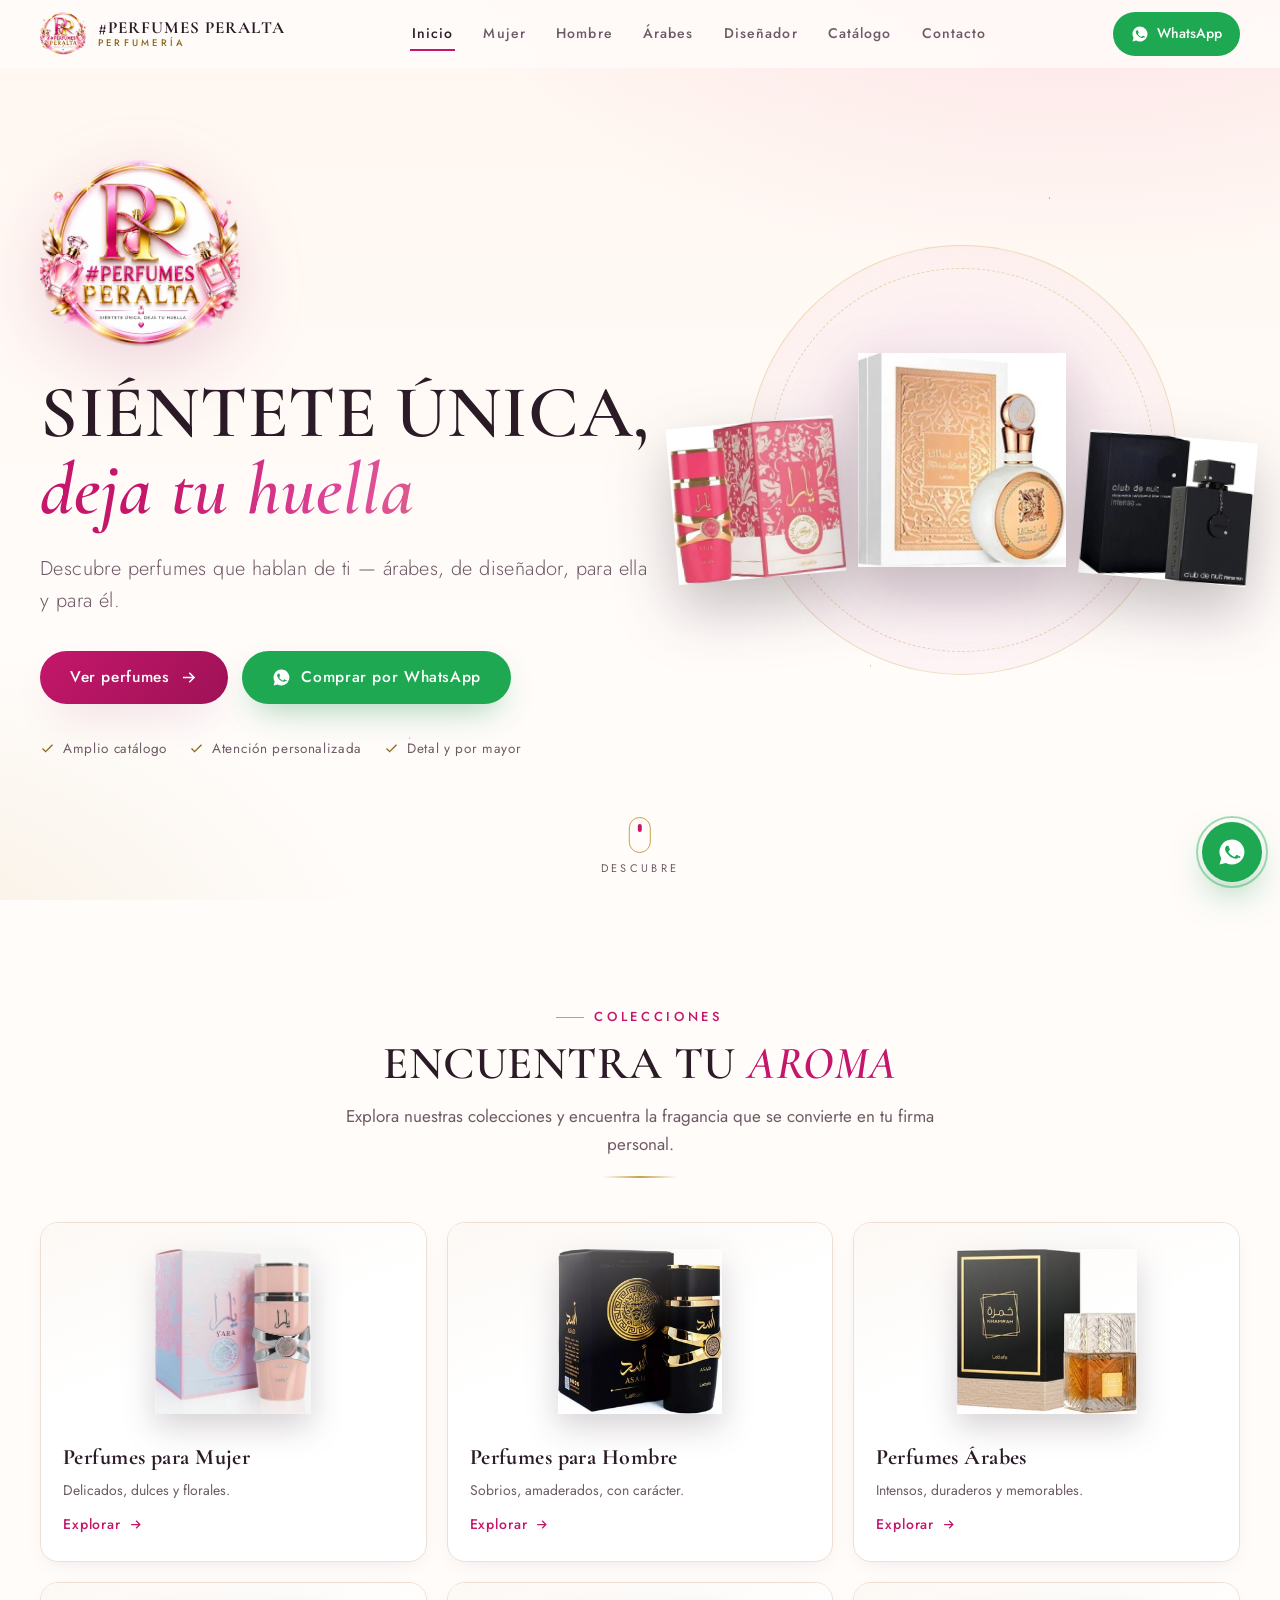
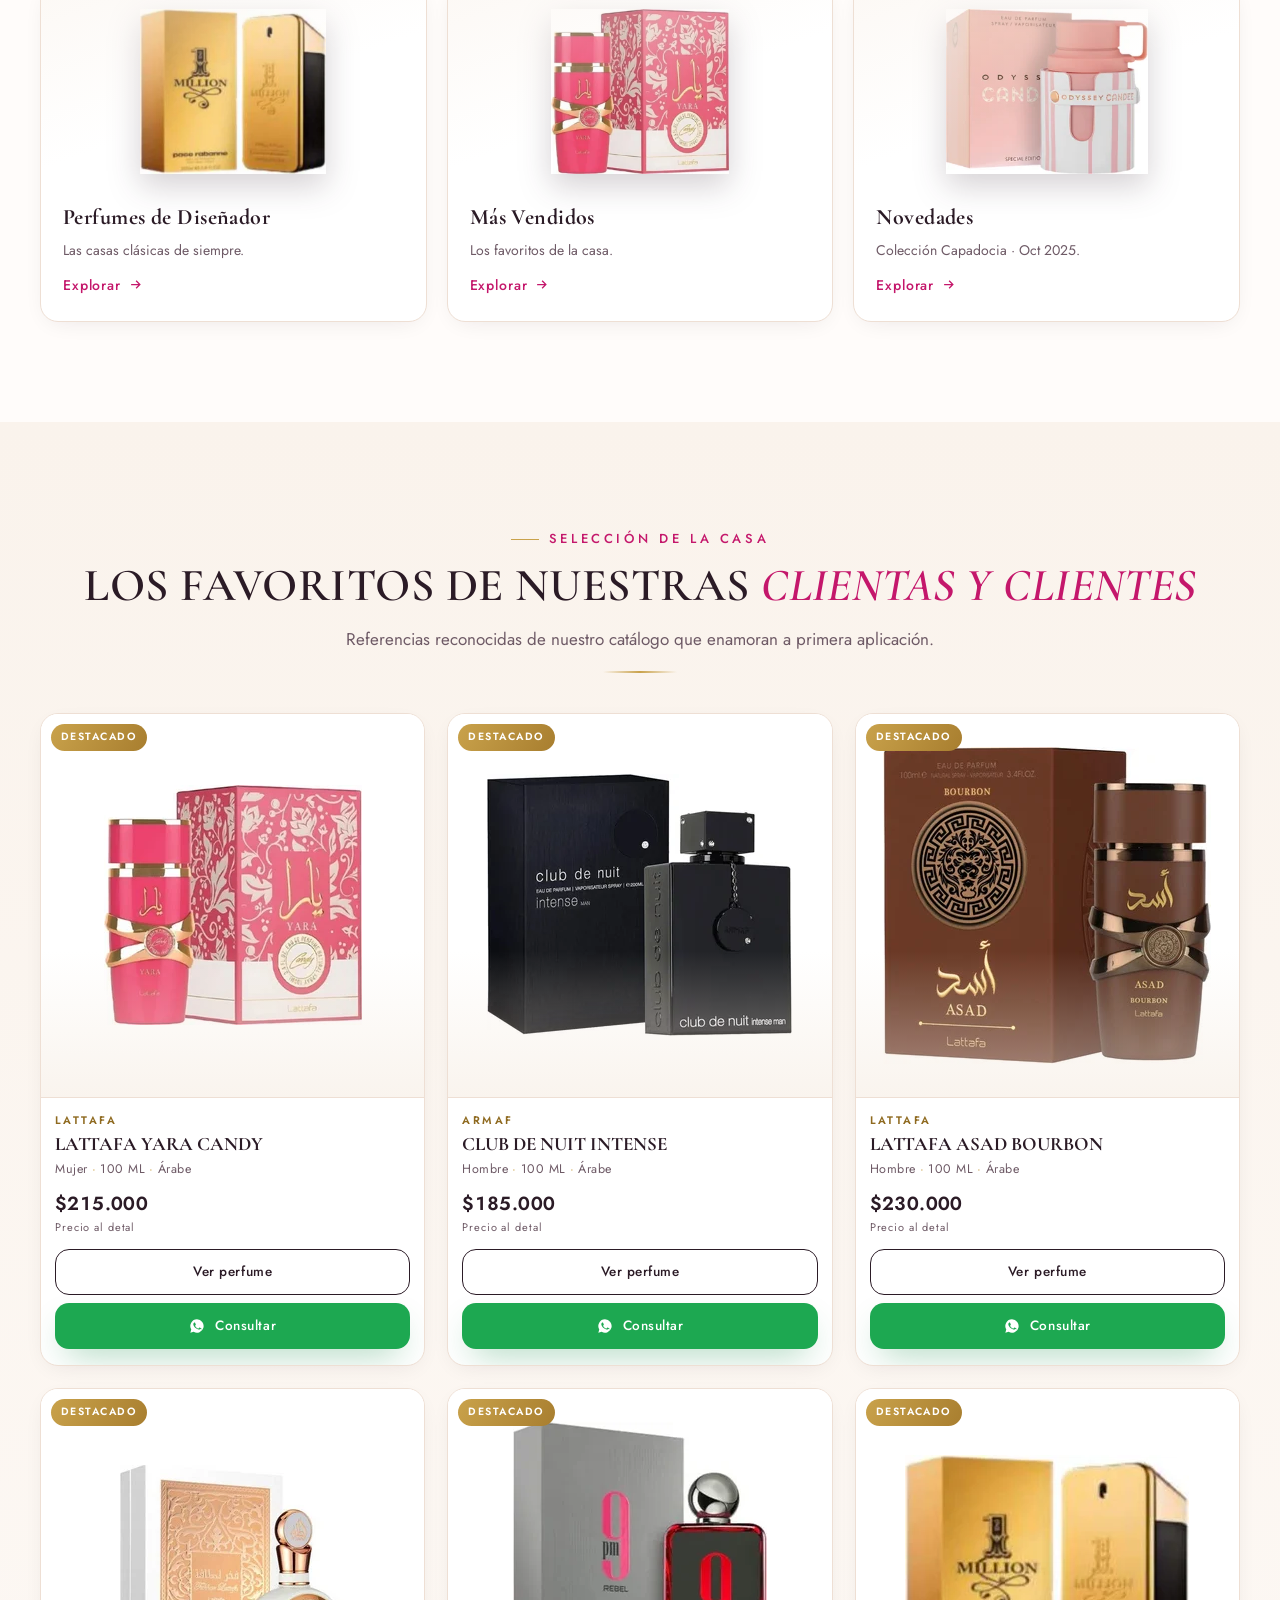
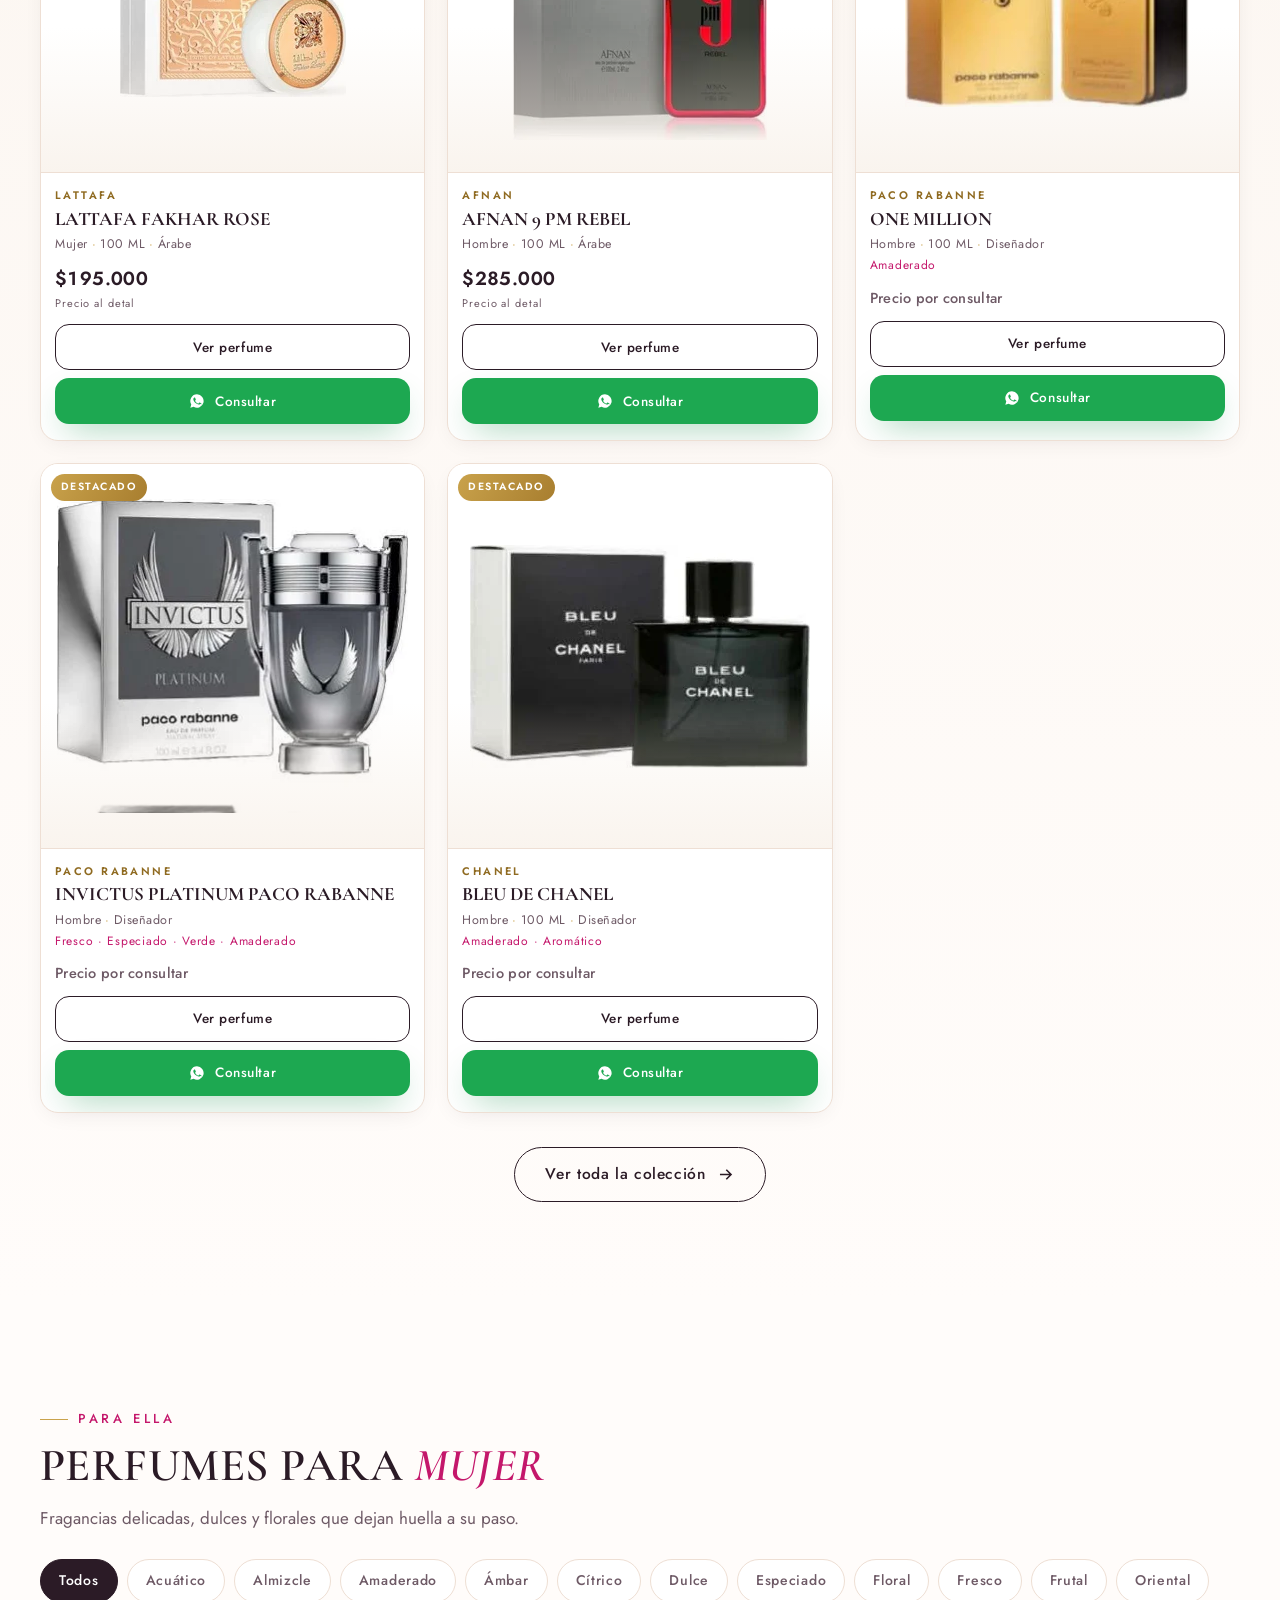
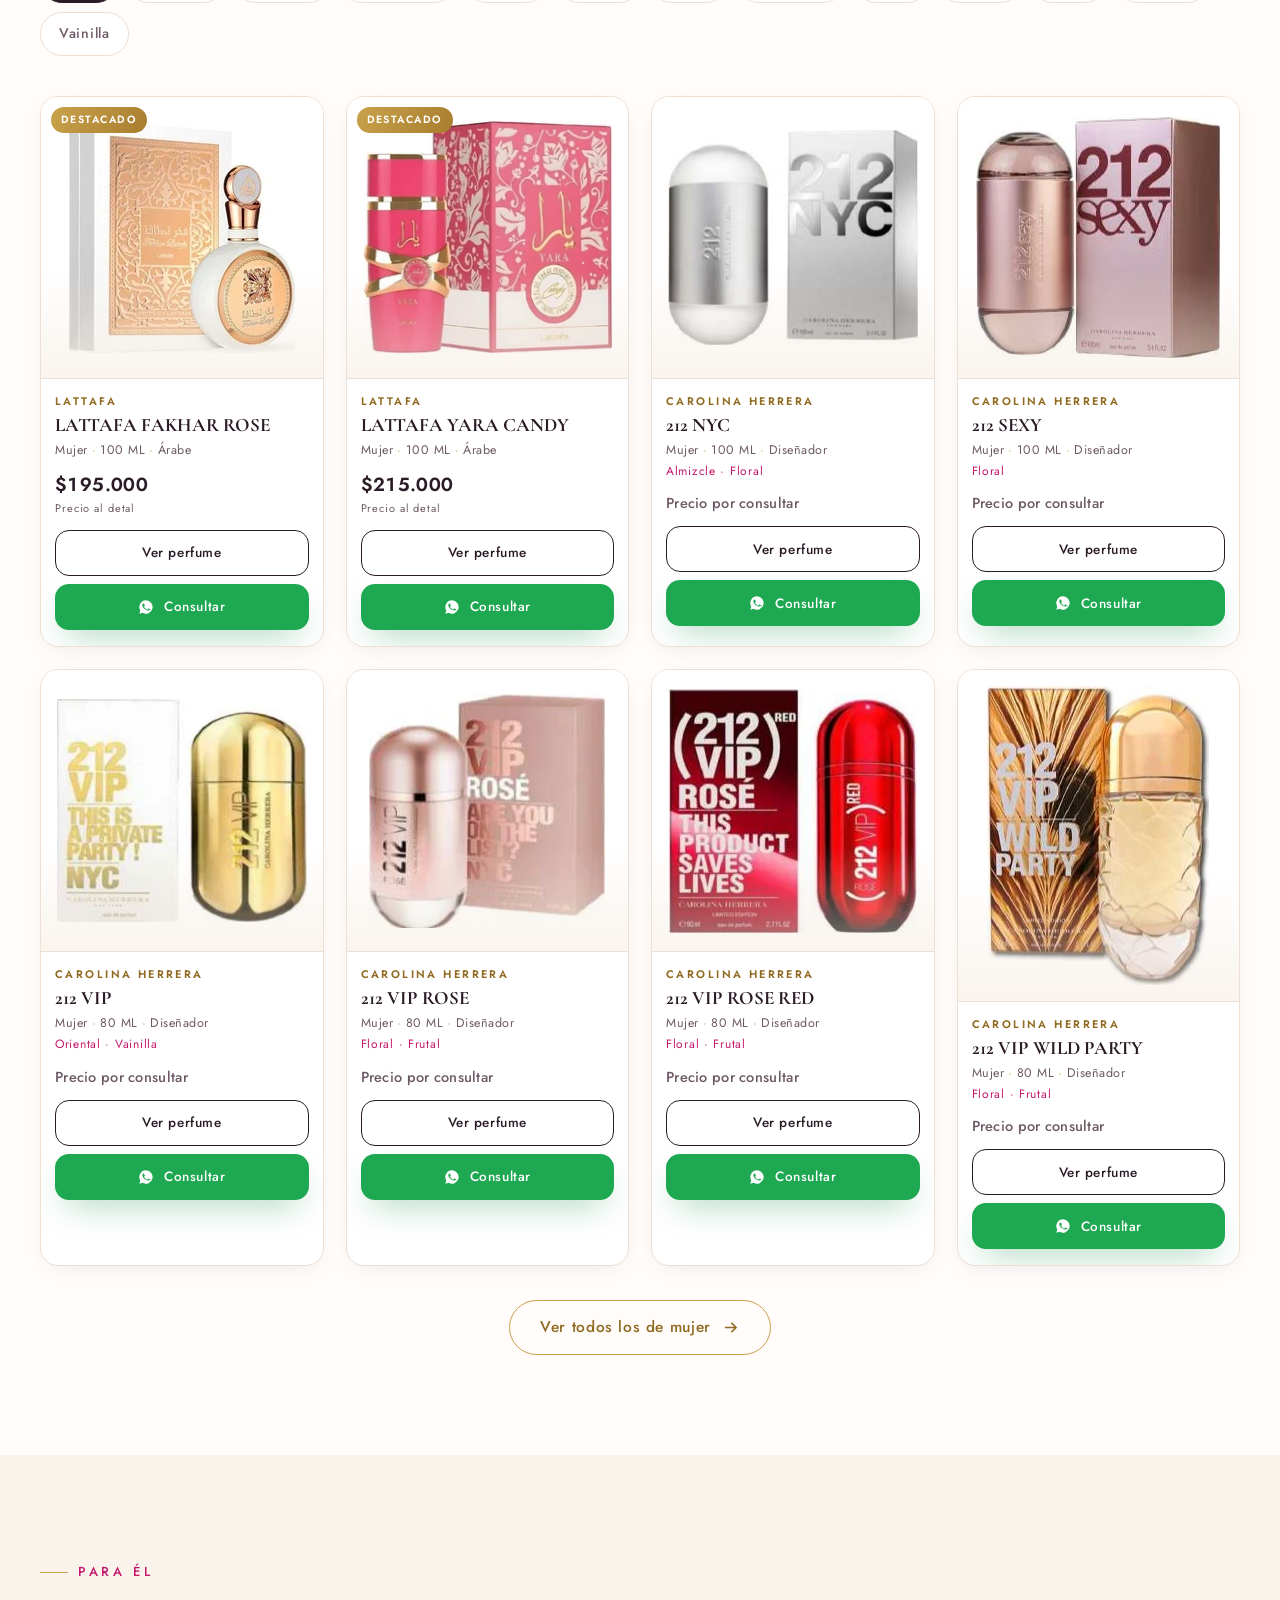
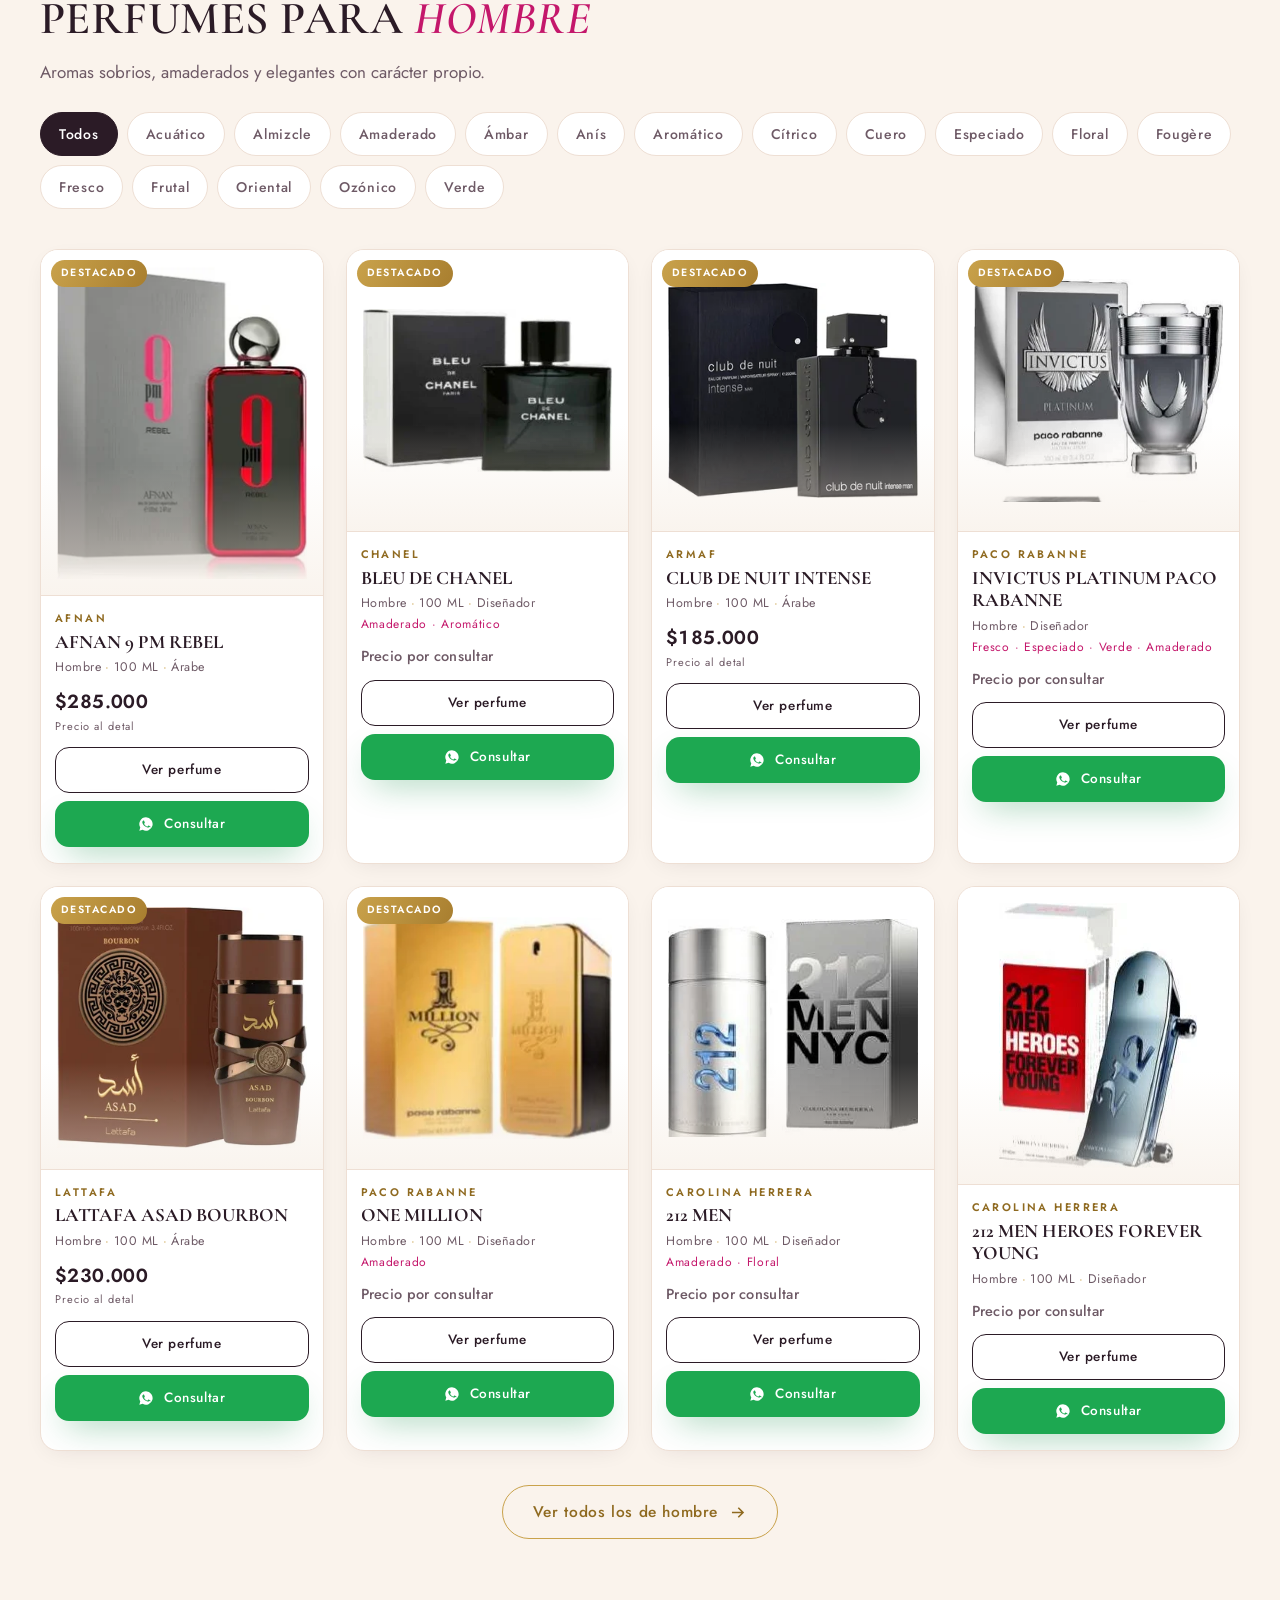
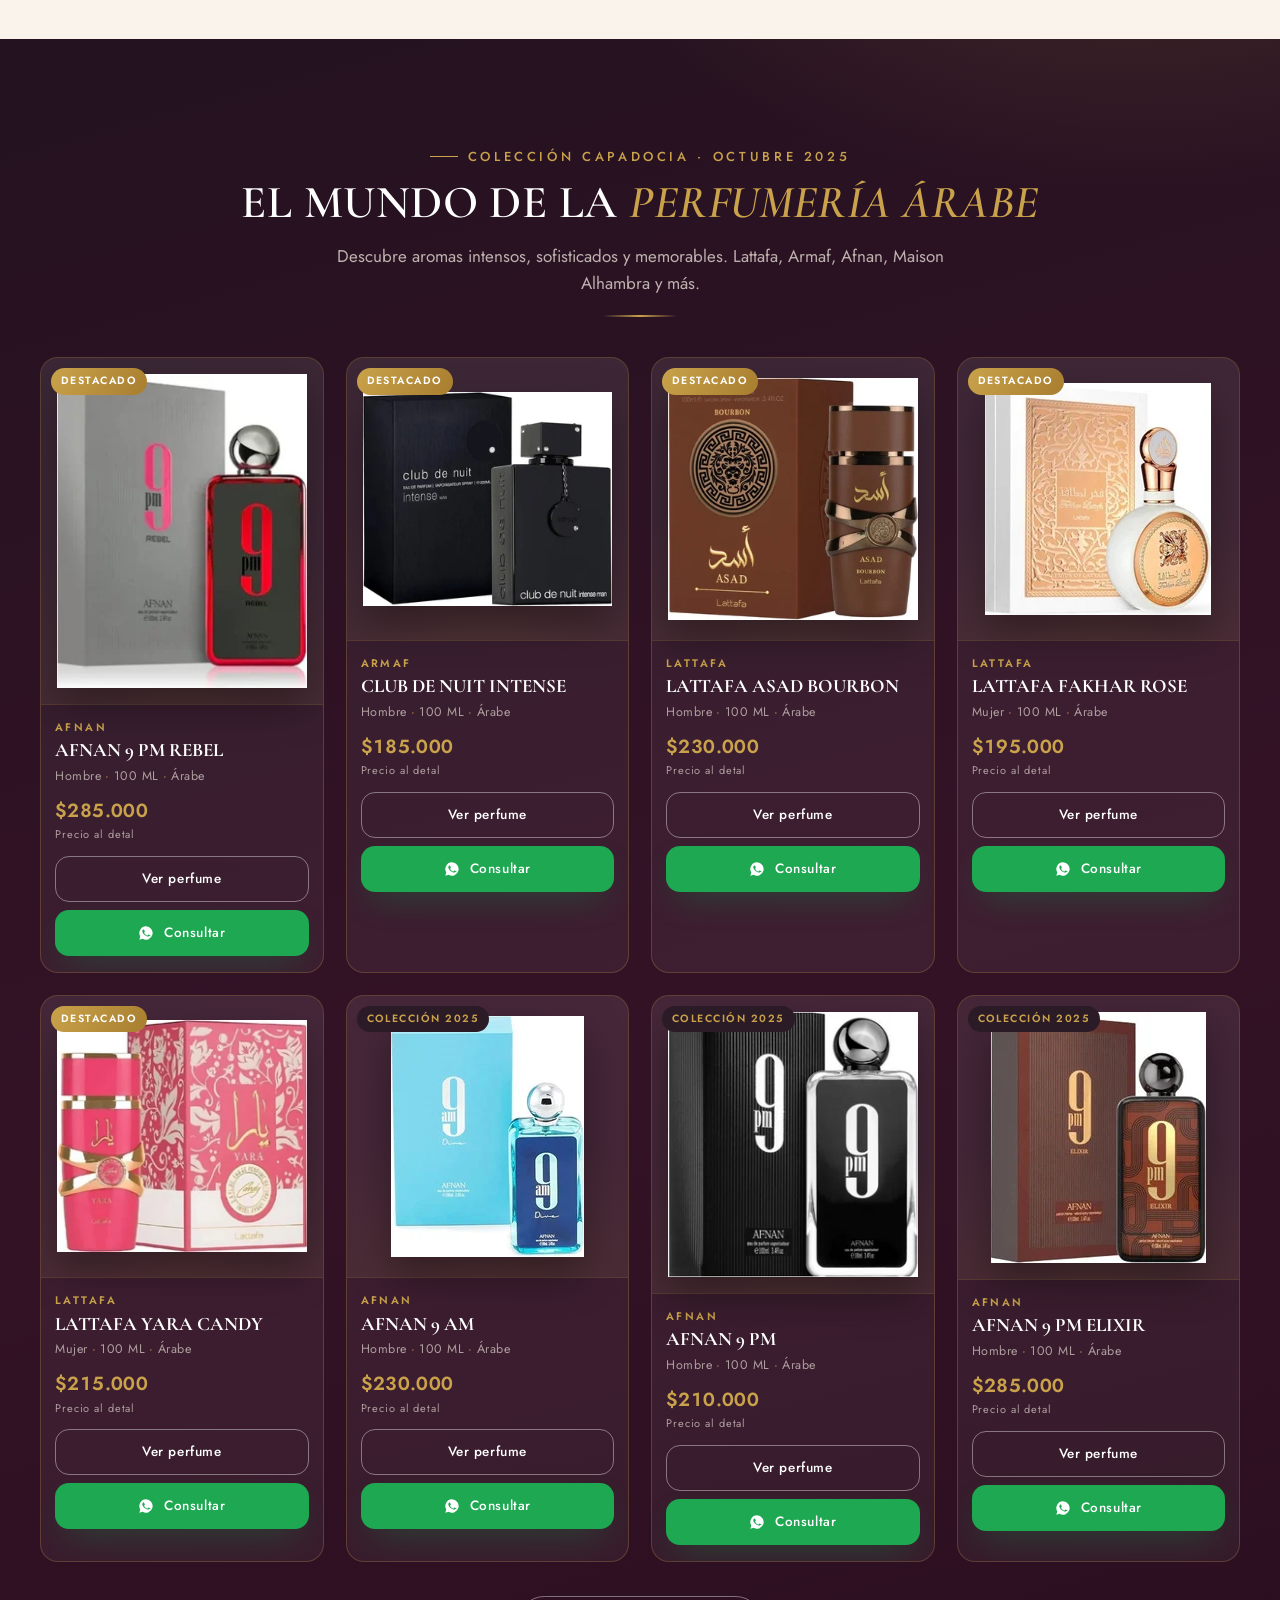
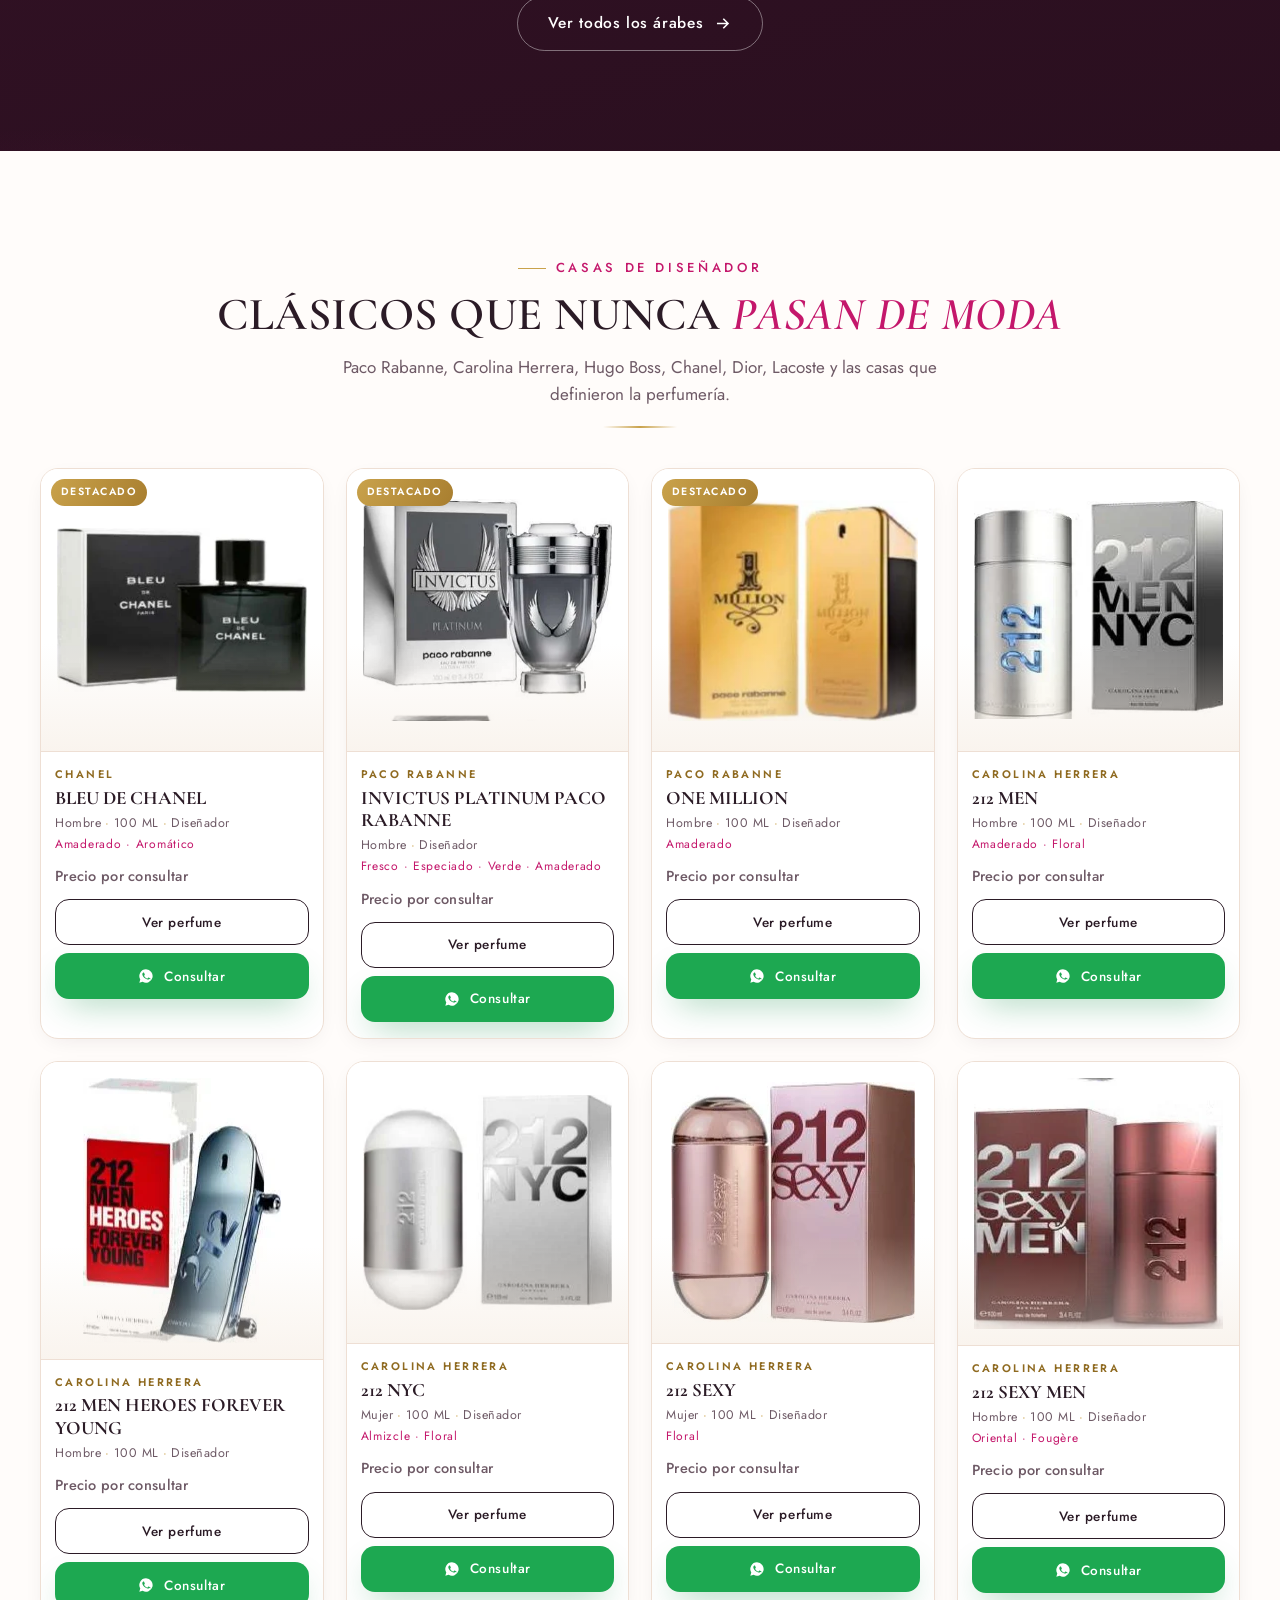
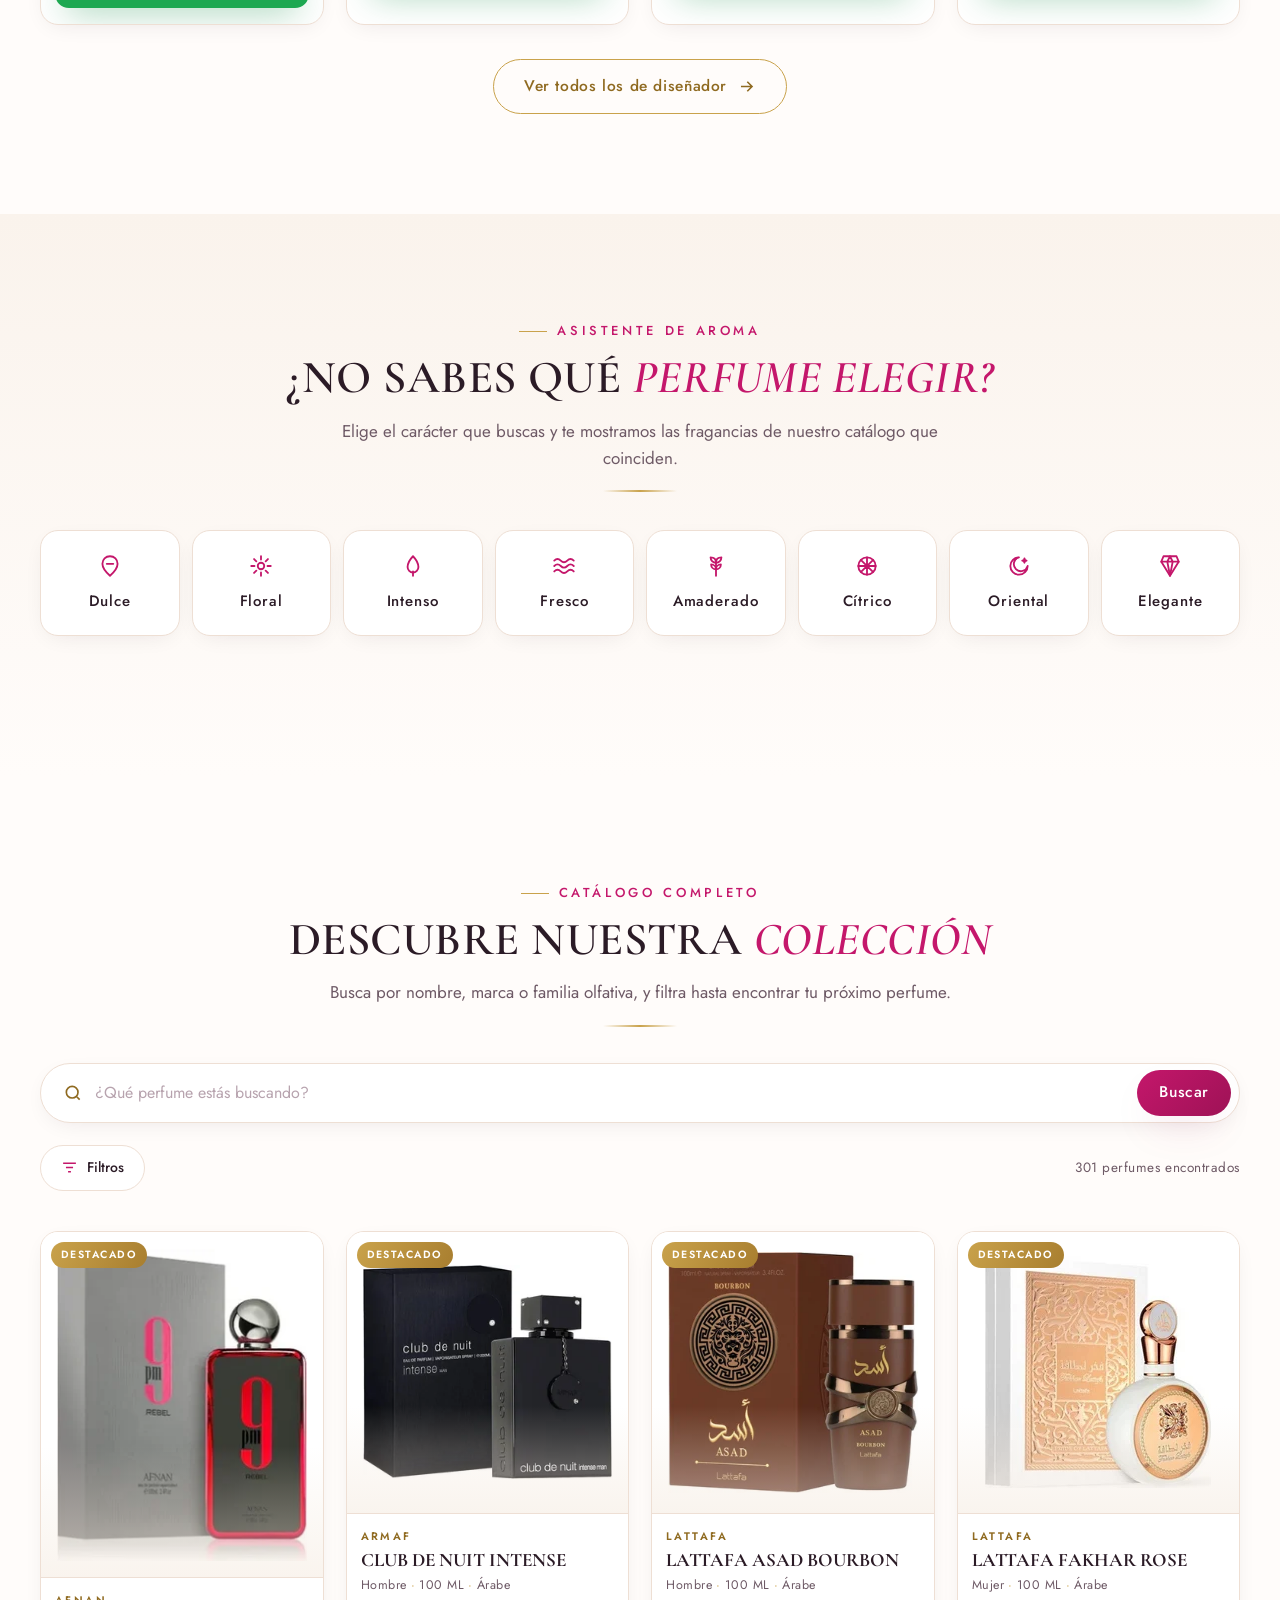
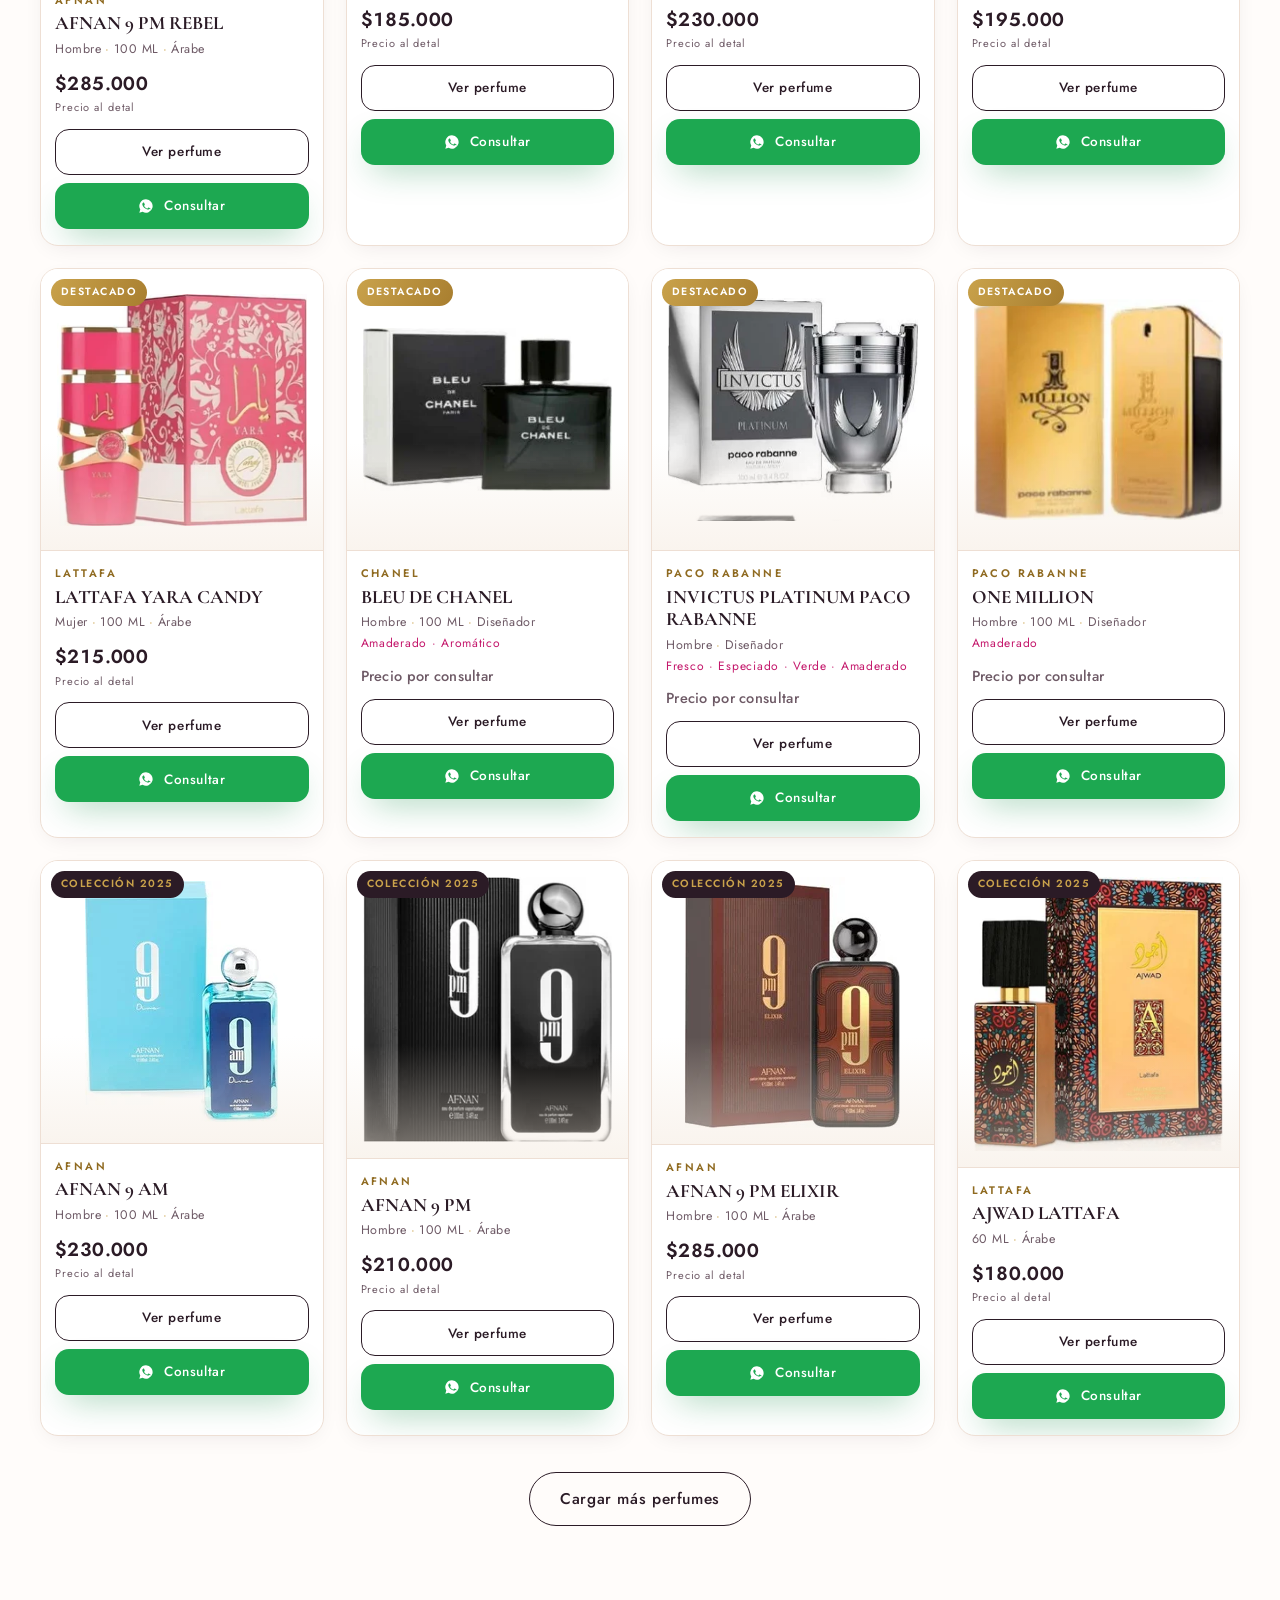
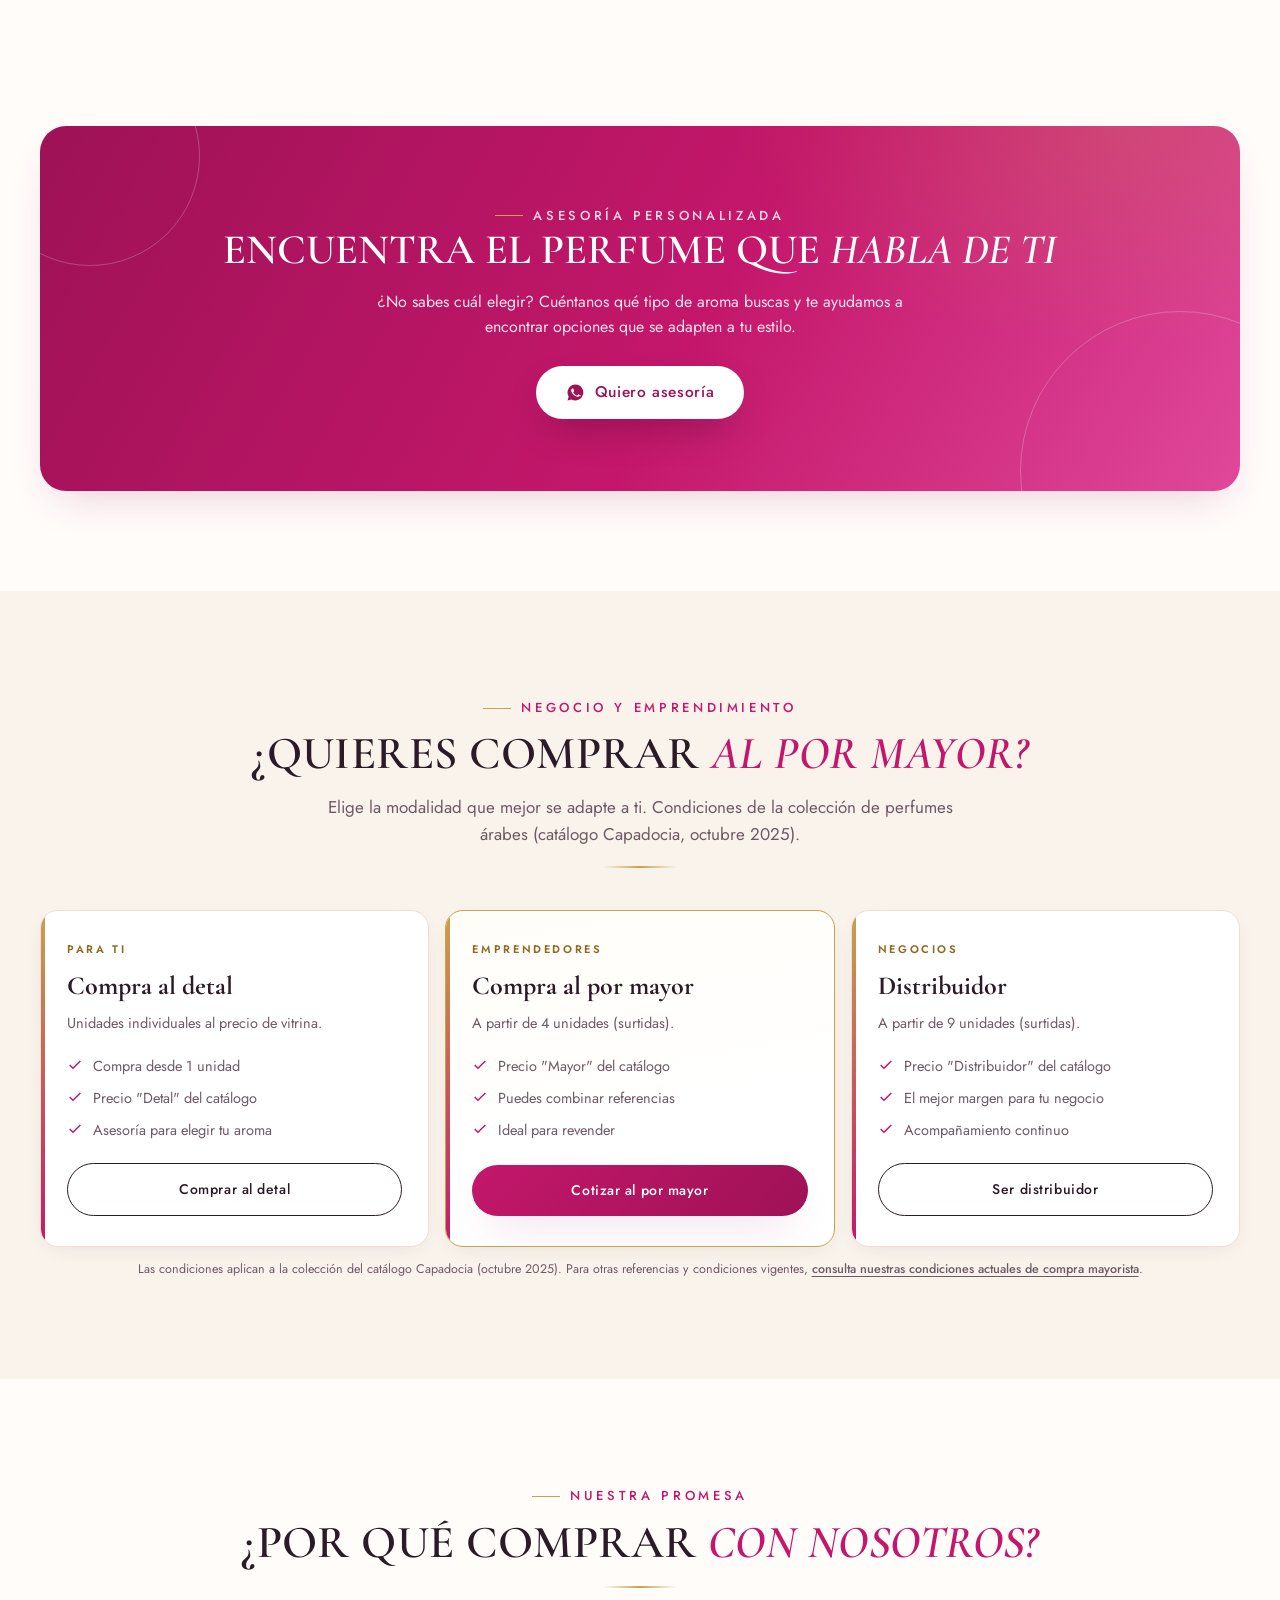
==== index.html @ ab655b6f "Tienda online #PERFUMES PERALTA: catalogo de 301 perfumes reales de los 3 PDF, buscador, filtros, fi" ====
﻿<!DOCTYPE html>
<html lang="es">
<head>
  <meta charset="UTF-8">
  <meta name="viewport" content="width=device-width, initial-scale=1">
  <title>#Perfumes Peralta — Perfumería online · Perfumes árabes, de diseñador, para mujer y hombre</title>
  <meta name="description" content="Perfumería online #Perfumes Peralta: descubre perfumes árabes, de diseñador, para mujer y para hombre. Catálogo con precios al detal y al por mayor. Siéntete única, deja tu huella. Consulta y compra por WhatsApp.">
  <meta name="keywords" content="perfumería, perfumes, perfumes árabes, perfumes para mujer, perfumes para hombre, perfumes de diseñador, comprar perfumes, perfumería online">
  <link rel="canonical" href="./">
  <meta name="theme-color" content="#C4176B">

  <!-- Open Graph -->
  <meta property="og:type" content="website">
  <meta property="og:site_name" content="#Perfumes Peralta">
  <meta property="og:title" content="#Perfumes Peralta — Siéntete única, deja tu huella">
  <meta property="og:description" content="Perfumería online: perfumes árabes, de diseñador, para mujer y hombre. Consulta y compra por WhatsApp.">
  <meta property="og:image" content="img/brand/og-image.jpg">
  <meta property="og:locale" content="es_CO">
  <meta name="twitter:card" content="summary_large_image">

  <link rel="icon" type="image/png" href="img/brand/favicon.png">
  <link rel="apple-touch-icon" href="img/brand/apple-touch-icon.png">

  <!-- Fuentes -->
  <link rel="preconnect" href="https://fonts.googleapis.com">
  <link rel="preconnect" href="https://fonts.gstatic.com" crossorigin>
  <link href="https://fonts.googleapis.com/css2?family=Cormorant+Garamond:ital,wght@0,500;0,600;0,700;1,500;1,600&family=Jost:wght@300;400;500;600&display=swap" rel="stylesheet">

  <link rel="stylesheet" href="css/styles.css">

  <script type="application/ld+json">
  {
    "@context": "https://schema.org",
    "@type": "Store",
    "name": "#Perfumes Peralta",
    "description": "Perfumería online: perfumes árabes, de diseñador, para mujer y para hombre. Venta al detal y al por mayor.",
    "image": "img/brand/og-image.jpg",
    "slogan": "Siéntete única, deja tu huella"
  }
  </script>
</head>
<body>
  <a class="skip-link" href="#main">Saltar al contenido</a>

  <!-- ================= NAVBAR ================= -->
  <header class="nav" id="nav">
    <div class="nav__inner">
      <a class="nav__brand" href="#inicio" aria-label="Inicio — Perfumes Peralta">
        <img src="img/brand/logo-nav.webp?v=2" alt="Logo de #Perfumes Peralta" width="46" height="44">
        <span class="nav__brand-name">#PERFUMES PERALTA<small>PERFUMERÍA</small></span>
      </a>
      <nav class="nav__links" aria-label="Navegación principal">
        <a href="#inicio">Inicio</a>
        <a href="#mujer">Mujer</a>
        <a href="#hombre">Hombre</a>
        <a href="#arabes">Árabes</a>
        <a href="#disenador">Diseñador</a>
        <a href="#catalogo">Catálogo</a>
        <a href="#contacto">Contacto</a>
      </nav>
      <div class="nav__actions">
        <a class="nav__wa js-wa" href="#" data-msg="general" aria-label="Escribir por WhatsApp">
          <svg viewBox="0 0 24 24" fill="currentColor" aria-hidden="true"><path d="M12 2a10 10 0 0 0-8.6 15.1L2 22l5-1.3A10 10 0 1 0 12 2Zm5.3 14.1c-.2.6-1.2 1.2-1.7 1.2-.5.1-1 .2-3.3-.7-2.8-1.1-4.6-4-4.7-4.2-.1-.2-1.1-1.5-1.1-2.9s.7-2 1-2.3c.2-.3.5-.3.7-.3h.5c.2 0 .4 0 .6.5l.9 2.2c.1.2.1.4 0 .6l-.4.6-.5.5c-.2.2-.3.4-.1.7.2.3.8 1.4 1.8 2.2 1.2 1.1 2.3 1.4 2.6 1.6.3.1.5.1.7-.1l1-1.2c.2-.3.4-.2.7-.1l2.1 1c.3.2.5.3.6.4 0 .1 0 .7-.4 1.3Z"/></svg>
          <span>WhatsApp</span>
        </a>
        <button class="nav__burger" id="burger" aria-label="Abrir menú" aria-expanded="false" aria-controls="mobileMenu">
          <span></span><span></span><span></span>
        </button>
      </div>
    </div>
  </header>

  <!-- Menú móvil -->
  <nav class="mobile-menu" id="mobileMenu" aria-label="Menú móvil">
    <a href="#inicio">Inicio <svg viewBox="0 0 24 24" fill="none" stroke="currentColor" stroke-width="2" aria-hidden="true"><path d="M9 18l6-6-6-6"/></svg></a>
    <a href="#mujer">Perfumes para Mujer <svg viewBox="0 0 24 24" fill="none" stroke="currentColor" stroke-width="2" aria-hidden="true"><path d="M9 18l6-6-6-6"/></svg></a>
    <a href="#hombre">Perfumes para Hombre <svg viewBox="0 0 24 24" fill="none" stroke="currentColor" stroke-width="2" aria-hidden="true"><path d="M9 18l6-6-6-6"/></svg></a>
    <a href="#arabes">Perfumes Árabes <svg viewBox="0 0 24 24" fill="none" stroke="currentColor" stroke-width="2" aria-hidden="true"><path d="M9 18l6-6-6-6"/></svg></a>
    <a href="#disenador">Perfumes de Diseñador <svg viewBox="0 0 24 24" fill="none" stroke="currentColor" stroke-width="2" aria-hidden="true"><path d="M9 18l6-6-6-6"/></svg></a>
    <a href="#catalogo">Catálogo completo <svg viewBox="0 0 24 24" fill="none" stroke="currentColor" stroke-width="2" aria-hidden="true"><path d="M9 18l6-6-6-6"/></svg></a>
    <a href="#mayorista">Compra al por mayor <svg viewBox="0 0 24 24" fill="none" stroke="currentColor" stroke-width="2" aria-hidden="true"><path d="M9 18l6-6-6-6"/></svg></a>
    <a href="#contacto">Contacto <svg viewBox="0 0 24 24" fill="none" stroke="currentColor" stroke-width="2" aria-hidden="true"><path d="M9 18l6-6-6-6"/></svg></a>
    <a class="btn btn--wa js-wa" href="#" data-msg="general">
      <svg viewBox="0 0 24 24" fill="currentColor" aria-hidden="true"><path d="M12 2a10 10 0 0 0-8.6 15.1L2 22l5-1.3A10 10 0 1 0 12 2Zm5.3 14.1c-.2.6-1.2 1.2-1.7 1.2-.5.1-1 .2-3.3-.7-2.8-1.1-4.6-4-4.7-4.2-.1-.2-1.1-1.5-1.1-2.9s.7-2 1-2.3c.2-.3.5-.3.7-.3h.5c.2 0 .4 0 .6.5l.9 2.2c.1.2.1.4 0 .6l-.4.6-.5.5c-.2.2-.3.4-.1.7.2.3.8 1.4 1.8 2.2 1.2 1.1 2.3 1.4 2.6 1.6.3.1.5.1.7-.1l1-1.2c.2-.3.4-.2.7-.1l2.1 1c.3.2.5.3.6.4 0 .1 0 .7-.4 1.3Z"/></svg>
      Comprar por WhatsApp
    </a>
  </nav>

  <main id="main">

    <!-- ================= HERO ================= -->
    <section class="hero" id="inicio" aria-label="Portada">
      <div class="wrap hero__inner">
        <div class="hero__copy">
          <img class="hero__logo" src="img/brand/logo.webp?v=2" alt="Logo oficial de #Perfumes Peralta" width="200" height="189" fetchpriority="high">
          <h1 class="hero__title">
            <span class="l1">SIÉNTETE ÚNICA,</span>
            <span class="l2">deja tu huella</span>
          </h1>
          <p class="hero__sub">Descubre perfumes que hablan de ti — árabes, de diseñador, para ella y para él.</p>
          <div class="hero__ctas">
            <a class="btn btn--primary" href="#catalogo">
              Ver perfumes
              <svg viewBox="0 0 24 24" fill="none" stroke="currentColor" stroke-width="2" aria-hidden="true"><path d="M5 12h14M13 6l6 6-6 6"/></svg>
            </a>
            <a class="btn btn--wa js-wa" href="#" data-msg="general">
              <svg viewBox="0 0 24 24" fill="currentColor" aria-hidden="true"><path d="M12 2a10 10 0 0 0-8.6 15.1L2 22l5-1.3A10 10 0 1 0 12 2Zm5.3 14.1c-.2.6-1.2 1.2-1.7 1.2-.5.1-1 .2-3.3-.7-2.8-1.1-4.6-4-4.7-4.2-.1-.2-1.1-1.5-1.1-2.9s.7-2 1-2.3c.2-.3.5-.3.7-.3h.5c.2 0 .4 0 .6.5l.9 2.2c.1.2.1.4 0 .6l-.4.6-.5.5c-.2.2-.3.4-.1.7.2.3.8 1.4 1.8 2.2 1.2 1.1 2.3 1.4 2.6 1.6.3.1.5.1.7-.1l1-1.2c.2-.3.4-.2.7-.1l2.1 1c.3.2.5.3.6.4 0 .1 0 .7-.4 1.3Z"/></svg>
              Comprar por WhatsApp
            </a>
          </div>
          <ul class="hero__trust">
            <li><svg viewBox="0 0 24 24" fill="none" stroke="currentColor" stroke-width="2.2" aria-hidden="true"><path d="M20 6L9 17l-5-5"/></svg>Amplio catálogo</li>
            <li><svg viewBox="0 0 24 24" fill="none" stroke="currentColor" stroke-width="2.2" aria-hidden="true"><path d="M20 6L9 17l-5-5"/></svg>Atención personalizada</li>
            <li><svg viewBox="0 0 24 24" fill="none" stroke="currentColor" stroke-width="2.2" aria-hidden="true"><path d="M20 6L9 17l-5-5"/></svg>Detal y por mayor</li>
          </ul>
        </div>
        <div class="hero__stage" aria-hidden="true">
          <div class="hero__halo"></div>
          <div class="hero__bottles" id="heroBottles"><!-- JS: 3 productos reales del catálogo --></div>
        </div>
      </div>
      <a class="hero__scroll" href="#categorias" aria-label="Bajar a categorías">
        <span class="hero__scroll-dot"></span>
        Descubre
      </a>
    </section>

    <!-- ================= CATEGORÍAS ================= -->
    <section class="section" id="categorias" aria-labelledby="catsTitle">
      <div class="wrap">
        <div class="center reveal">
          <span class="kicker">Colecciones</span>
          <h2 class="title" id="catsTitle">ENCUENTRA TU <em>AROMA</em></h2>
          <p class="lead">Explora nuestras colecciones y encuentra la fragancia que se convierte en tu firma personal.</p>
          <div class="gold-rule"></div>
        </div>
        <div class="cats reveal-stagger" id="catsGrid"><!-- JS --></div>
      </div>
    </section>

    <!-- ================= DESTACADOS ================= -->
    <section class="section section--alt" id="destacados" aria-labelledby="featTitle">
      <div class="wrap">
        <div class="center reveal">
          <span class="kicker">Selección de la casa</span>
          <h2 class="title" id="featTitle">LOS FAVORITOS DE NUESTRAS <em>CLIENTAS Y CLIENTES</em></h2>
          <p class="lead">Referencias reconocidas de nuestro catálogo que enamoran a primera aplicación.</p>
          <div class="gold-rule"></div>
        </div>
        <div class="grid grid--featured reveal-stagger" id="featGrid"><!-- JS --></div>
        <div class="see-all reveal">
          <a class="btn btn--outline" href="#catalogo">Ver toda la colección
            <svg viewBox="0 0 24 24" fill="none" stroke="currentColor" stroke-width="2" aria-hidden="true"><path d="M5 12h14M13 6l6 6-6 6"/></svg>
          </a>
        </div>
      </div>
    </section>

    <!-- ================= MUJER ================= -->
    <section class="section" id="mujer" aria-labelledby="womenTitle">
      <div class="wrap">
        <div class="gender-head reveal">
          <div>
            <span class="kicker">Para ella</span>
            <h2 class="title" id="womenTitle">PERFUMES PARA <em>MUJER</em></h2>
            <p class="lead">Fragancias delicadas, dulces y florales que dejan huella a su paso.</p>
          </div>
        </div>
        <div class="chips" id="womenChips" role="group" aria-label="Filtrar perfumes de mujer por familia olfativa"><!-- JS --></div>
        <div class="grid" id="womenGrid" aria-live="polite"><!-- JS --></div>
        <div class="see-all reveal">
          <button class="btn btn--gold js-goto-catalog" data-gender="mujer">Ver todos los de mujer
            <svg viewBox="0 0 24 24" fill="none" stroke="currentColor" stroke-width="2" aria-hidden="true"><path d="M5 12h14M13 6l6 6-6 6"/></svg>
          </button>
        </div>
      </div>
    </section>

    <!-- ================= HOMBRE ================= -->
    <section class="section section--champagne" id="hombre" aria-labelledby="menTitle">
      <div class="wrap">
        <div class="gender-head reveal">
          <div>
            <span class="kicker">Para él</span>
            <h2 class="title" id="menTitle">PERFUMES PARA <em>HOMBRE</em></h2>
            <p class="lead">Aromas sobrios, amaderados y elegantes con carácter propio.</p>
          </div>
        </div>
        <div class="chips" id="menChips" role="group" aria-label="Filtrar perfumes de hombre por familia olfativa"><!-- JS --></div>
        <div class="grid" id="menGrid" aria-live="polite"><!-- JS --></div>
        <div class="see-all reveal">
          <button class="btn btn--gold js-goto-catalog" data-gender="hombre">Ver todos los de hombre
            <svg viewBox="0 0 24 24" fill="none" stroke="currentColor" stroke-width="2" aria-hidden="true"><path d="M5 12h14M13 6l6 6-6 6"/></svg>
          </button>
        </div>
      </div>
    </section>

    <!-- ================= ÁRABES ================= -->
    <section class="section arab" id="arabes" aria-labelledby="arabTitle">
      <div class="wrap">
        <div class="center reveal">
          <span class="kicker">Colección Capadocia · Octubre 2025</span>
          <h2 class="title" id="arabTitle">EL MUNDO DE LA <em>PERFUMERÍA ÁRABE</em></h2>
          <p class="lead">Descubre aromas intensos, sofisticados y memorables. Lattafa, Armaf, Afnan, Maison Alhambra y más.</p>
          <div class="gold-rule"></div>
        </div>
        <div class="grid" id="arabGrid" aria-live="polite"><!-- JS --></div>
        <div class="see-all reveal">
          <button class="btn btn--outline js-goto-catalog" data-category="arabe">Ver todos los árabes
            <svg viewBox="0 0 24 24" fill="none" stroke="currentColor" stroke-width="2" aria-hidden="true"><path d="M5 12h14M13 6l6 6-6 6"/></svg>
          </button>
        </div>
      </div>
    </section>

    <!-- ================= DISEÑADOR ================= -->
    <section class="section" id="disenador" aria-labelledby="designerTitle">
      <div class="wrap">
        <div class="center reveal">
          <span class="kicker">Casas de diseñador</span>
          <h2 class="title" id="designerTitle">CLÁSICOS QUE NUNCA <em>PASAN DE MODA</em></h2>
          <p class="lead">Paco Rabanne, Carolina Herrera, Hugo Boss, Chanel, Dior, Lacoste y las casas que definieron la perfumería.</p>
          <div class="gold-rule"></div>
        </div>
        <div class="grid" id="designerGrid" aria-live="polite"><!-- JS --></div>
        <div class="see-all reveal">
          <button class="btn btn--gold js-goto-catalog" data-category="disenador">Ver todos los de diseñador
            <svg viewBox="0 0 24 24" fill="none" stroke="currentColor" stroke-width="2" aria-hidden="true"><path d="M5 12h14M13 6l6 6-6 6"/></svg>
          </button>
        </div>
      </div>
    </section>

    <!-- ================= PERSONALIDAD ================= -->
    <section class="section section--alt" id="personalidad" aria-labelledby="moodTitle">
      <div class="wrap">
        <div class="center reveal">
          <span class="kicker">Asistente de aroma</span>
          <h2 class="title" id="moodTitle">¿NO SABES QUÉ <em>PERFUME ELEGIR?</em></h2>
          <p class="lead">Elige el carácter que buscas y te mostramos las fragancias de nuestro catálogo que coinciden.</p>
          <div class="gold-rule"></div>
        </div>
        <div class="mood-grid reveal-stagger" id="moodGrid" role="group" aria-label="Buscar por tipo de aroma"><!-- JS --></div>
        <div class="grid" id="moodResults" aria-live="polite"></div>
      </div>
    </section>

    <!-- ================= CATÁLOGO COMPLETO ================= -->
    <section class="section" id="catalogo" aria-labelledby="catalogTitle">
      <div class="wrap">
        <div class="center reveal">
          <span class="kicker">Catálogo completo</span>
          <h2 class="title" id="catalogTitle">DESCUBRE NUESTRA <em>COLECCIÓN</em></h2>
          <p class="lead">Busca por nombre, marca o familia olfativa, y filtra hasta encontrar tu próximo perfume.</p>
          <div class="gold-rule"></div>
        </div>

        <form class="search-bar reveal" id="searchForm" role="search" aria-label="Buscar perfumes">
          <svg viewBox="0 0 24 24" fill="none" stroke="currentColor" stroke-width="2" aria-hidden="true"><circle cx="11" cy="11" r="7"/><path d="m20 20-3.5-3.5"/></svg>
          <label class="skip-link" for="searchInput">Buscar perfume</label>
          <input type="search" id="searchInput" placeholder="¿Qué perfume estás buscando?" autocomplete="off" enterkeyhint="search">
          <button class="btn btn--primary" type="submit">Buscar</button>
        </form>

        <div class="filters-toggle">
          <button class="filters-toggle__btn" id="filtersToggle" aria-expanded="false" aria-controls="filtersPanel">
            <svg viewBox="0 0 24 24" fill="none" stroke="currentColor" stroke-width="2" aria-hidden="true"><path d="M3 6h18M7 12h10M10 18h4"/></svg>
            Filtros
          </button>
          <p class="result-count" id="resultCount" aria-live="polite"></p>
        </div>

        <div class="filters" id="filtersPanel">
          <div class="filters__group">
            <span class="filters__label">Género</span>
            <div class="chips" id="genderChips" role="group" aria-label="Filtrar por género"></div>
          </div>
          <div class="filters__group">
            <span class="filters__label">Colección</span>
            <div class="chips" id="categoryChips" role="group" aria-label="Filtrar por colección"></div>
          </div>
          <div class="filters__group filters__selects">
            <div>
              <label class="filters__label" for="brandSelect">Marca</label>
              <select id="brandSelect"><option value="">Todas las marcas</option></select>
            </div>
            <div>
              <label class="filters__label" for="familySelect">Familia olfativa</label>
              <select id="familySelect"><option value="">Todas las familias</option></select>
            </div>
            <div>
              <label class="filters__label" for="sizeSelect">Mililitros</label>
              <select id="sizeSelect"><option value="">Todos los tamaños</option></select>
            </div>
            <div>
              <label class="filters__label" for="sortSelect">Ordenar</label>
              <select id="sortSelect">
                <option value="featured">Destacados primero</option>
                <option value="price-asc">Precio: menor a mayor</option>
                <option value="price-desc">Precio: mayor a menor</option>
                <option value="name">Nombre A–Z</option>
              </select>
            </div>
          </div>
          <div class="filters__group" style="margin-top:14px; text-align:right;">
            <button type="button" class="filters__clear" id="clearFilters">Limpiar filtros</button>
          </div>
        </div>

        <div class="grid" id="catalogGrid" aria-live="polite"><!-- JS --></div>
        <div class="empty" id="catalogEmpty" hidden>
          <svg viewBox="0 0 24 24" fill="none" stroke="currentColor" stroke-width="1.5" aria-hidden="true"><circle cx="11" cy="11" r="7"/><path d="m20 20-3.5-3.5M8 11h6"/></svg>
          <strong>No encontramos ese perfume</strong>
          Prueba con otro nombre o marca, o pregúntanos directamente: con gusto lo buscamos por ti.
          <div style="margin-top:18px;">
            <a class="btn btn--wa js-wa" href="#" data-msg="buscar">Preguntar por WhatsApp</a>
          </div>
        </div>
        <div class="load-more">
          <button class="btn btn--outline" id="loadMore" hidden>Cargar más perfumes</button>
        </div>
      </div>
    </section>

    <!-- ================= ASESORÍA ================= -->
    <section class="section" id="asesoria" aria-labelledby="adviceTitle">
      <div class="wrap">
        <div class="advice reveal">
          <span class="kicker" style="color:#F7D8E7;">Asesoría personalizada</span>
          <h2 id="adviceTitle">ENCUENTRA EL PERFUME QUE <em style="font-style:italic;">HABLA DE TI</em></h2>
          <p>¿No sabes cuál elegir? Cuéntanos qué tipo de aroma buscas y te ayudamos a encontrar opciones que se adapten a tu estilo.</p>
          <a class="btn js-wa" href="#" data-msg="asesoria">
            <svg viewBox="0 0 24 24" fill="currentColor" aria-hidden="true"><path d="M12 2a10 10 0 0 0-8.6 15.1L2 22l5-1.3A10 10 0 1 0 12 2Zm5.3 14.1c-.2.6-1.2 1.2-1.7 1.2-.5.1-1 .2-3.3-.7-2.8-1.1-4.6-4-4.7-4.2-.1-.2-1.1-1.5-1.1-2.9s.7-2 1-2.3c.2-.3.5-.3.7-.3h.5c.2 0 .4 0 .6.5l.9 2.2c.1.2.1.4 0 .6l-.4.6-.5.5c-.2.2-.3.4-.1.7.2.3.8 1.4 1.8 2.2 1.2 1.1 2.3 1.4 2.6 1.6.3.1.5.1.7-.1l1-1.2c.2-.3.4-.2.7-.1l2.1 1c.3.2.5.3.6.4 0 .1 0 .7-.4 1.3Z"/></svg>
            Quiero asesoría
          </a>
        </div>
      </div>
    </section>

    <!-- ================= MAYORISTA ================= -->
    <section class="section section--champagne" id="mayorista" aria-labelledby="wholesaleTitle">
      <div class="wrap">
        <div class="center reveal">
          <span class="kicker">Negocio y emprendimiento</span>
          <h2 class="title" id="wholesaleTitle">¿QUIERES COMPRAR <em>AL POR MAYOR?</em></h2>
          <p class="lead">Elige la modalidad que mejor se adapte a ti. Condiciones de la colección de perfumes árabes (catálogo Capadocia, octubre 2025).</p>
          <div class="gold-rule"></div>
        </div>
        <div class="tiers reveal-stagger">
          <article class="tier">
            <span class="tier__tag">Para ti</span>
            <h3>Compra al detal</h3>
            <p class="tier__cond">Unidades individuales al precio de vitrina.</p>
            <ul>
              <li><svg viewBox="0 0 24 24" fill="none" stroke="currentColor" stroke-width="2.2" aria-hidden="true"><path d="M20 6L9 17l-5-5"/></svg>Compra desde 1 unidad</li>
              <li><svg viewBox="0 0 24 24" fill="none" stroke="currentColor" stroke-width="2.2" aria-hidden="true"><path d="M20 6L9 17l-5-5"/></svg>Precio "Detal" del catálogo</li>
              <li><svg viewBox="0 0 24 24" fill="none" stroke="currentColor" stroke-width="2.2" aria-hidden="true"><path d="M20 6L9 17l-5-5"/></svg>Asesoría para elegir tu aroma</li>
            </ul>
            <a class="btn btn--outline js-wa" href="#" data-msg="detal">Comprar al detal</a>
          </article>
          <article class="tier tier--featured">
            <span class="tier__tag">Emprendedores</span>
            <h3>Compra al por mayor</h3>
            <p class="tier__cond">A partir de 4 unidades (surtidas).</p>
            <ul>
              <li><svg viewBox="0 0 24 24" fill="none" stroke="currentColor" stroke-width="2.2" aria-hidden="true"><path d="M20 6L9 17l-5-5"/></svg>Precio "Mayor" del catálogo</li>
              <li><svg viewBox="0 0 24 24" fill="none" stroke="currentColor" stroke-width="2.2" aria-hidden="true"><path d="M20 6L9 17l-5-5"/></svg>Puedes combinar referencias</li>
              <li><svg viewBox="0 0 24 24" fill="none" stroke="currentColor" stroke-width="2.2" aria-hidden="true"><path d="M20 6L9 17l-5-5"/></svg>Ideal para revender</li>
            </ul>
            <a class="btn btn--primary js-wa" href="#" data-msg="mayor">Cotizar al por mayor</a>
          </article>
          <article class="tier">
            <span class="tier__tag">Negocios</span>
            <h3>Distribuidor</h3>
            <p class="tier__cond">A partir de 9 unidades (surtidas).</p>
            <ul>
              <li><svg viewBox="0 0 24 24" fill="none" stroke="currentColor" stroke-width="2.2" aria-hidden="true"><path d="M20 6L9 17l-5-5"/></svg>Precio "Distribuidor" del catálogo</li>
              <li><svg viewBox="0 0 24 24" fill="none" stroke="currentColor" stroke-width="2.2" aria-hidden="true"><path d="M20 6L9 17l-5-5"/></svg>El mejor margen para tu negocio</li>
              <li><svg viewBox="0 0 24 24" fill="none" stroke="currentColor" stroke-width="2.2" aria-hidden="true"><path d="M20 6L9 17l-5-5"/></svg>Acompañamiento continuo</li>
            </ul>
            <a class="btn btn--outline js-wa" href="#" data-msg="distribuidor">Ser distribuidor</a>
          </article>
        </div>
        <p class="tier__note reveal">Las condiciones aplican a la colección del catálogo Capadocia (octubre 2025). Para otras referencias y condiciones vigentes, <a class="js-wa" href="#" data-msg="condiciones" style="text-decoration:underline; text-underline-offset:3px; font-weight:500;">consulta nuestras condiciones actuales de compra mayorista</a>.</p>
      </div>
    </section>

    <!-- ================= BENEFICIOS ================= -->
    <section class="section" id="beneficios" aria-labelledby="benefitsTitle">
      <div class="wrap">
        <div class="center reveal">
          <span class="kicker">Nuestra promesa</span>
          <h2 class="title" id="benefitsTitle">¿POR QUÉ COMPRAR <em>CON NOSOTROS?</em></h2>
          <div class="gold-rule"></div>
        </div>
        <div class="benefits reveal-stagger">
          <article class="benefit">
            <span class="benefit__icon"><svg viewBox="0 0 24 24" fill="none" stroke="currentColor" stroke-width="1.8" aria-hidden="true"><path d="M4 7h16M6 7l1.5 12.5a2 2 0 0 0 2 1.5h5a2 2 0 0 0 2-1.5L18 7M9 7V5a3 3 0 0 1 6 0v2"/></svg></span>
            <div>
              <h3>Amplio catálogo de fragancias</h3>
              <p>Perfumes árabes, de diseñador, para mujer y para hombre en un solo lugar.</p>
            </div>
          </article>
          <article class="benefit">
            <span class="benefit__icon"><svg viewBox="0 0 24 24" fill="none" stroke="currentColor" stroke-width="1.8" aria-hidden="true"><path d="M12 21s-7-4.6-9.3-9A5.4 5.4 0 0 1 12 6.6 5.4 5.4 0 0 1 21.3 12C19 16.4 12 21 12 21Z"/></svg></span>
            <div>
              <h3>Atención personalizada</h3>
              <p>Te escuchamos y te ayudamos a elegir con calma, sin afanes.</p>
            </div>
          </article>
          <article class="benefit">
            <span class="benefit__icon"><svg viewBox="0 0 24 24" fill="none" stroke="currentColor" stroke-width="1.8" aria-hidden="true"><path d="M12 2a10 10 0 0 0-8.6 15.1L2 22l5-1.3A10 10 0 1 0 12 2Z"/><path d="M8.5 12h.01M12 12h.01M15.5 12h.01"/></svg></span>
            <div>
              <h3>Compra fácil por WhatsApp</h3>
              <p>Elige tu perfume y confírmalo en un mensaje. Así de simple.</p>
            </div>
          </article>
          <article class="benefit">
            <span class="benefit__icon"><svg viewBox="0 0 24 24" fill="none" stroke="currentColor" stroke-width="1.8" aria-hidden="true"><path d="M3 9h18M5 9V7a2 2 0 0 1 2-2h10a2 2 0 0 1 2 2v2M5 9l1 10a2 2 0 0 0 2 2h8a2 2 0 0 0 2-2l1-10"/></svg></span>
            <div>
              <h3>Detal y por mayor</h3>
              <p>Opciones para regalarte un perfume o para emprender con ellos.</p>
            </div>
          </article>
          <article class="benefit">
            <span class="benefit__icon"><svg viewBox="0 0 24 24" fill="none" stroke="currentColor" stroke-width="1.8" aria-hidden="true"><path d="M12 3l2.5 5.5L20 9.3l-4 4 1 5.7-5-2.8-5 2.8 1-5.7-4-4 5.5-.8L12 3Z"/></svg></span>
            <div>
              <h3>Asesoría para tu aroma ideal</h3>
              <p>Si no sabes cuál elegir, te guiamos según tu estilo y ocasión.</p>
            </div>
          </article>
        </div>
      </div>
    </section>

    <!-- ================= CTA FINAL ================= -->
    <section class="section final-cta" id="cta-final" aria-labelledby="finalTitle">
      <div class="wrap reveal">
        <span class="kicker" style="justify-content:center;">Es tu momento</span>
        <h2 class="title" id="finalTitle">TU PRÓXIMO AROMA TE ESTÁ <em>ESPERANDO</em></h2>
        <p class="lead" style="margin-inline:auto;">Explora nuestra colección y encuentra una fragancia que deje huella.</p>
        <div class="hero__ctas">
          <a class="btn btn--primary" href="#catalogo">Ver catálogo
            <svg viewBox="0 0 24 24" fill="none" stroke="currentColor" stroke-width="2" aria-hidden="true"><path d="M5 12h14M13 6l6 6-6 6"/></svg>
          </a>
          <a class="btn btn--wa js-wa" href="#" data-msg="general">
            <svg viewBox="0 0 24 24" fill="currentColor" aria-hidden="true"><path d="M12 2a10 10 0 0 0-8.6 15.1L2 22l5-1.3A10 10 0 1 0 12 2Zm5.3 14.1c-.2.6-1.2 1.2-1.7 1.2-.5.1-1 .2-3.3-.7-2.8-1.1-4.6-4-4.7-4.2-.1-.2-1.1-1.5-1.1-2.9s.7-2 1-2.3c.2-.3.5-.3.7-.3h.5c.2 0 .4 0 .6.5l.9 2.2c.1.2.1.4 0 .6l-.4.6-.5.5c-.2.2-.3.4-.1.7.2.3.8 1.4 1.8 2.2 1.2 1.1 2.3 1.4 2.6 1.6.3.1.5.1.7-.1l1-1.2c.2-.3.4-.2.7-.1l2.1 1c.3.2.5.3.6.4 0 .1 0 .7-.4 1.3Z"/></svg>
            Hablar por WhatsApp
          </a>
        </div>
      </div>
    </section>

    <!-- ================= CONTACTO ================= -->
    <section class="section" id="contacto" aria-labelledby="contactTitle">
      <div class="wrap">
        <div class="center reveal">
          <span class="kicker">Estamos para ti</span>
          <h2 class="title" id="contactTitle">CONTÁCTANOS</h2>
          <p class="lead">Escríbenos y con gusto te atendemos.</p>
          <div class="gold-rule"></div>
        </div>
        <div class="contact-grid reveal-stagger" id="contactGrid"><!-- JS --></div>
      </div>
    </section>
  </main>

  <!-- ================= FOOTER ================= -->
  <footer class="footer">
    <div class="wrap">
      <div class="footer__grid">
        <div class="footer__brand">
          <img src="img/brand/logo.webp?v=2" alt="Logo de #Perfumes Peralta" width="84" height="79" loading="lazy">
          <p>"Siéntete única, deja tu huella"</p>
          <small>Perfumería con fragancias árabes, de diseñador, para mujer y para hombre. Venta al detal y al por mayor.</small>
        </div>
        <nav aria-label="Enlaces del sitio">
          <h4>Explorar</h4>
          <div class="footer__links">
            <a href="#inicio">Inicio</a>
            <a href="#mujer">Mujer</a>
            <a href="#hombre">Hombre</a>
            <a href="#arabes">Árabes</a>
            <a href="#disenador">Diseñador</a>
          </div>
        </nav>
        <nav aria-label="Enlaces de compra">
          <h4>Comprar</h4>
          <div class="footer__links">
            <a href="#catalogo">Catálogo</a>
            <a href="#mayorista">Al por mayor</a>
            <a href="#asesoria">Asesoría</a>
            <a href="#contacto">Contacto</a>
            <a href="#" class="js-wa" data-msg="general">WhatsApp</a>
          </div>
        </nav>
        <div>
          <h4>Síguenos</h4>
          <div class="footer__social" id="footerSocial"><!-- JS --></div>
        </div>
      </div>
      <div class="footer__bottom">
        <p>© <span id="year"></span> #Perfumes Peralta. Todos los derechos reservados.</p>
        <nav aria-label="Legal">
          <a href="privacidad.html">Política de privacidad</a>
          <a href="terminos.html">Términos y condiciones</a>
        </nav>
      </div>
    </div>
  </footer>

  <!-- ================= MODAL PRODUCTO ================= -->
  <div class="modal" id="productModal" role="dialog" aria-modal="true" aria-labelledby="modalName" hidden>
    <div class="modal__scrim" data-close></div>
    <div class="modal__panel">
      <button class="modal__close" data-close aria-label="Cerrar detalle del producto">
        <svg viewBox="0 0 24 24" fill="none" stroke="currentColor" stroke-width="2" aria-hidden="true"><path d="M6 6l12 12M18 6L6 18"/></svg>
      </button>
      <div class="modal__grid" id="modalContent"><!-- JS --></div>
    </div>
  </div>

  <!-- ================= FLOTANTES ================= -->
  <a class="wa-float js-wa" href="#" data-msg="general" aria-label="Chatea con nosotros por WhatsApp">
    <svg viewBox="0 0 24 24" fill="currentColor" aria-hidden="true"><path d="M12 2a10 10 0 0 0-8.6 15.1L2 22l5-1.3A10 10 0 1 0 12 2Zm5.3 14.1c-.2.6-1.2 1.2-1.7 1.2-.5.1-1 .2-3.3-.7-2.8-1.1-4.6-4-4.7-4.2-.1-.2-1.1-1.5-1.1-2.9s.7-2 1-2.3c.2-.3.5-.3.7-.3h.5c.2 0 .4 0 .6.5l.9 2.2c.1.2.1.4 0 .6l-.4.6-.5.5c-.2.2-.3.4-.1.7.2.3.8 1.4 1.8 2.2 1.2 1.1 2.3 1.4 2.6 1.6.3.1.5.1.7-.1l1-1.2c.2-.3.4-.2.7-.1l2.1 1c.3.2.5.3.6.4 0 .1 0 .7-.4 1.3Z"/></svg>
  </a>

  <div class="sticky-cta" id="stickyCta">
    <a class="btn btn--outline" href="#catalogo">Ver catálogo</a>
    <a class="btn btn--wa js-wa" href="#" data-msg="general">
      <svg viewBox="0 0 24 24" fill="currentColor" aria-hidden="true"><path d="M12 2a10 10 0 0 0-8.6 15.1L2 22l5-1.3A10 10 0 1 0 12 2Zm5.3 14.1c-.2.6-1.2 1.2-1.7 1.2-.5.1-1 .2-3.3-.7-2.8-1.1-4.6-4-4.7-4.2-.1-.2-1.1-1.5-1.1-2.9s.7-2 1-2.3c.2-.3.5-.3.7-.3h.5c.2 0 .4 0 .6.5l.9 2.2c.1.2.1.4 0 .6l-.4.6-.5.5c-.2.2-.3.4-.1.7.2.3.8 1.4 1.8 2.2 1.2 1.1 2.3 1.4 2.6 1.6.3.1.5.1.7-.1l1-1.2c.2-.3.4-.2.7-.1l2.1 1c.3.2.5.3.6.4 0 .1 0 .7-.4 1.3Z"/></svg>
      WhatsApp
    </a>
  </div>

  <script src="js/config.js"></script>
  <script src="js/products.js"></script>
  <script src="js/app.js"></script>
</body>
</html>
---- css/styles.css ----
/* ============================================================
   #PERFUMES PERALTA — Perfumería premium
   Sistema de diseño: boutique de lujo · rosa/magenta + dorado + champagne
   Mobile-first · vanilla CSS
   ============================================================ */

:root {
  /* Color */
  --bg: #FFFCFA;
  --champagne: #FAF3EC;
  --champagne-deep: #F4E9DD;
  --ink: #2B1B26;
  --ink-soft: #6E5A66;
  --magenta: #C4176B;
  --magenta-deep: #9E1256;
  --magenta-soft: #F9E3EF;
  --pink: #F6DCE9;
  --gold: #8F6A20;
  --gold-bright: #C9A24B;
  --gold-pale: #EFE2C8;
  --line: #EEDFD4;
  --white: #FFFFFF;
  --wa: #1DA851;
  --wa-deep: #128C45;
  --shadow-soft: 0 10px 30px -12px rgba(43, 27, 38, .14);
  --shadow-card: 0 6px 24px -10px rgba(43, 27, 38, .12);
  --shadow-lift: 0 18px 44px -16px rgba(158, 18, 86, .22);

  /* Tipografía */
  --serif: "Cormorant Garamond", Georgia, serif;
  --sans: "Jost", "Segoe UI", system-ui, sans-serif;

  /* Ritmo */
  --radius: 18px;
  --radius-sm: 12px;
  --wrap: 1200px;
  --nav-h: 68px;
  --ease: cubic-bezier(.22, .61, .36, 1);
}

/* ---------- Reset ---------- */
*, *::before, *::after { box-sizing: border-box; margin: 0; padding: 0; }
html { scroll-behavior: smooth; -webkit-text-size-adjust: 100%; }
html:focus-within { scroll-behavior: smooth; }
body {
  font-family: var(--sans);
  font-size: 16px;
  line-height: 1.6;
  color: var(--ink);
  background: var(--bg);
  overflow-x: hidden;
}
img { max-width: 100%; height: auto; display: block; }
a { color: inherit; text-decoration: none; }
button { font: inherit; cursor: pointer; border: none; background: none; color: inherit; }
ul { list-style: none; }
input, select { font: inherit; color: inherit; }
::selection { background: var(--magenta); color: #fff; }

:focus-visible { outline: 3px solid var(--magenta); outline-offset: 3px; border-radius: 4px; }

.skip-link {
  position: absolute; left: -9999px; top: 0; z-index: 300;
  background: var(--ink); color: #fff; padding: 12px 20px; border-radius: 0 0 12px 0;
}
.skip-link:focus { left: 0; }

/* ---------- Utilidades ---------- */
.wrap { width: min(100% - 40px, var(--wrap)); margin-inline: auto; }
.section { padding: 72px 0; position: relative; }
.section--alt { background: linear-gradient(180deg, var(--champagne) 0%, var(--bg) 100%); }
.section--champagne { background: var(--champagne); }

.kicker {
  display: inline-flex; align-items: center; gap: 10px;
  font-size: 13px; letter-spacing: .28em; text-transform: uppercase;
  color: var(--magenta); font-weight: 500;
}
.kicker::before { content: ""; width: 28px; height: 1px; background: var(--gold-bright); }

.title {
  font-family: var(--serif);
  font-size: clamp(30px, 5.4vw, 46px);
  font-weight: 600; line-height: 1.12;
  letter-spacing: .01em;
  margin: 10px 0 14px;
}
.title em { font-style: italic; color: var(--magenta); }
.lead { color: var(--ink-soft); max-width: 640px; font-size: 17px; }
.center { text-align: center; }
.center .lead { margin-inline: auto; }

.gold-rule {
  width: 74px; height: 2px; margin: 18px auto 0;
  background: linear-gradient(90deg, transparent, var(--gold-bright), transparent);
}

/* ---------- Botones ---------- */
.btn {
  display: inline-flex; align-items: center; justify-content: center; gap: 10px;
  min-height: 52px; padding: 14px 30px;
  border-radius: 999px; font-weight: 500; font-size: 15.5px; letter-spacing: .04em;
  transition: transform .22s var(--ease), box-shadow .22s var(--ease), background .22s, color .22s, border-color .22s;
  touch-action: manipulation;
  text-align: center;
}
.btn:active { transform: scale(.97); }
.btn svg { width: 19px; height: 19px; flex: none; }

.btn--primary {
  background: linear-gradient(135deg, var(--magenta) 0%, var(--magenta-deep) 100%);
  color: #fff; box-shadow: var(--shadow-lift);
}
.btn--primary:hover { transform: translateY(-2px); box-shadow: 0 22px 48px -14px rgba(158, 18, 86, .38); }

.btn--outline {
  border: 1.5px solid var(--ink); color: var(--ink); background: transparent;
}
.btn--outline:hover { background: var(--ink); color: #fff; transform: translateY(-2px); }

.btn--gold {
  border: 1.5px solid var(--gold-bright); color: var(--gold); background: transparent;
}
.btn--gold:hover { background: var(--gold-bright); color: #fff; transform: translateY(-2px); }

.btn--wa { background: var(--wa); color: #fff; box-shadow: 0 14px 34px -12px rgba(18, 140, 69, .45); }
.btn--wa:hover { background: var(--wa-deep); transform: translateY(-2px); }

.btn--ghost-light { border: 1.5px solid rgba(255, 255, 255, .55); color: #fff; }
.btn--ghost-light:hover { background: rgba(255, 255, 255, .14); }

/* ---------- Navbar ---------- */
.nav {
  position: fixed; inset: 0 0 auto 0; z-index: 100;
  height: var(--nav-h);
  display: flex; align-items: center;
  background: rgba(255, 252, 250, .82);
  backdrop-filter: blur(14px);
  -webkit-backdrop-filter: blur(14px);
  border-bottom: 1px solid transparent;
  transition: border-color .3s, box-shadow .3s, background .3s;
}
.nav.is-scrolled { border-bottom-color: var(--line); box-shadow: 0 8px 30px -18px rgba(43, 27, 38, .25); background: rgba(255, 252, 250, .94); }
.nav__inner { display: flex; align-items: center; justify-content: space-between; gap: 16px; width: min(100% - 40px, var(--wrap)); margin-inline: auto; }
.nav__brand { display: flex; align-items: center; gap: 12px; flex: none; }
.nav__brand img { width: 46px; height: auto; }
.nav__brand-name { font-family: var(--serif); font-weight: 700; font-size: 17px; letter-spacing: .06em; line-height: 1.1; }
.nav__brand-name small { display: block; font-family: var(--sans); font-size: 9.5px; letter-spacing: .34em; color: var(--gold); font-weight: 500; }

.nav__links { display: none; align-items: center; gap: 26px; }
.nav__links a { font-size: 14px; letter-spacing: .08em; font-weight: 500; color: var(--ink-soft); position: relative; padding: 6px 2px; }
.nav__links a::after {
  content: ""; position: absolute; left: 0; bottom: 0; width: 100%; height: 1.5px;
  background: var(--magenta); transform: scaleX(0); transform-origin: right; transition: transform .28s var(--ease);
}
.nav__links a:hover, .nav__links a.is-active { color: var(--ink); }
.nav__links a:hover::after, .nav__links a.is-active::after { transform: scaleX(1); transform-origin: left; }

.nav__actions { display: flex; align-items: center; gap: 10px; }
.nav__wa {
  display: inline-flex; align-items: center; gap: 8px;
  min-height: 44px; padding: 10px 18px; border-radius: 999px;
  background: var(--wa); color: #fff; font-size: 14px; font-weight: 500;
  transition: background .2s, transform .2s;
}
.nav__wa:hover { background: var(--wa-deep); transform: translateY(-1px); }
.nav__wa svg { width: 18px; height: 18px; }
.nav__wa span { display: none; }

.nav__burger {
  width: 46px; height: 46px; border-radius: 12px;
  display: inline-flex; flex-direction: column; align-items: center; justify-content: center; gap: 5px;
  border: 1px solid var(--line); background: #fff;
}
.nav__burger span { width: 20px; height: 2px; background: var(--ink); border-radius: 2px; transition: transform .3s var(--ease), opacity .2s; }
.nav__burger.is-open span:nth-child(1) { transform: translateY(7px) rotate(45deg); }
.nav__burger.is-open span:nth-child(2) { opacity: 0; }
.nav__burger.is-open span:nth-child(3) { transform: translateY(-7px) rotate(-45deg); }

/* Menú móvil */
.mobile-menu {
  position: fixed; inset: var(--nav-h) 0 auto 0; z-index: 99;
  background: rgba(255, 252, 250, .98);
  backdrop-filter: blur(16px);
  border-bottom: 1px solid var(--line);
  padding: 10px 20px 26px;
  transform: translateY(-110%); opacity: 0;
  transition: transform .34s var(--ease), opacity .3s;
  box-shadow: 0 30px 60px -30px rgba(43, 27, 38, .3);
  max-height: calc(100dvh - var(--nav-h)); overflow-y: auto;
}
.mobile-menu.is-open { transform: translateY(0); opacity: 1; }
.mobile-menu a {
  display: flex; align-items: center; justify-content: space-between;
  padding: 15px 6px; font-size: 17px; font-weight: 500;
  border-bottom: 1px solid var(--line);
}
.mobile-menu a svg { width: 16px; height: 16px; color: var(--gold-bright); }
.mobile-menu .btn { width: 100%; margin-top: 18px; }

/* ---------- Hero ---------- */
.hero {
  position: relative;
  min-height: 100dvh;
  display: flex; align-items: center;
  padding: calc(var(--nav-h) + 42px) 0 90px;
  background:
    radial-gradient(1100px 620px at 84% -10%, rgba(214, 32, 126, .10), transparent 60%),
    radial-gradient(900px 560px at -12% 108%, rgba(201, 162, 75, .14), transparent 60%),
    linear-gradient(180deg, #FFF7F0 0%, var(--bg) 74%);
  overflow: hidden;
}
.hero::before {
  content: ""; position: absolute; inset: 0; pointer-events: none;
  background:
    radial-gradient(2.5px 2.5px at 18% 30%, rgba(201, 162, 75, .55) 50%, transparent 51%),
    radial-gradient(2px 2px at 82% 22%, rgba(214, 32, 126, .4) 50%, transparent 51%),
    radial-gradient(2px 2px at 68% 74%, rgba(201, 162, 75, .5) 50%, transparent 51%),
    radial-gradient(1.8px 1.8px at 32% 82%, rgba(214, 32, 126, .35) 50%, transparent 51%),
    radial-gradient(2.2px 2.2px at 92% 58%, rgba(201, 162, 75, .45) 50%, transparent 51%);
}
.hero__inner { display: grid; gap: 44px; align-items: center; }
.hero__logo { width: min(200px, 46vw); margin-bottom: 26px; filter: drop-shadow(0 18px 34px rgba(158, 18, 86, .16)); }
.hero__title {
  font-family: var(--serif);
  font-size: clamp(40px, 8.6vw, 74px);
  line-height: 1.04; font-weight: 600; letter-spacing: .01em;
}
.hero__title .l1 { display: block; }
.hero__title .l2 {
  display: block; font-style: italic;
  background: linear-gradient(100deg, var(--magenta) 20%, #E0489A 50%, var(--gold-bright) 105%);
  -webkit-background-clip: text; background-clip: text; color: transparent;
  padding-bottom: .08em;
}
.hero__sub { margin-top: 18px; font-size: clamp(17px, 2.6vw, 20px); color: var(--ink-soft); font-weight: 300; letter-spacing: .02em; }
.hero__ctas { display: flex; flex-wrap: wrap; gap: 14px; margin-top: 34px; }
.hero__trust { display: flex; flex-wrap: wrap; gap: 8px 22px; margin-top: 34px; color: var(--ink-soft); font-size: 13.5px; letter-spacing: .05em; }
.hero__trust li { display: inline-flex; align-items: center; gap: 8px; }
.hero__trust svg { width: 15px; height: 15px; color: var(--gold); flex: none; }

.hero__stage { position: relative; display: grid; place-items: center; min-height: 320px; }
.hero__halo {
  position: absolute; width: min(430px, 86vw); aspect-ratio: 1;
  border-radius: 50%;
  background: radial-gradient(circle, rgba(255, 255, 255, .9) 0%, rgba(249, 227, 239, .55) 46%, transparent 70%);
  border: 1px solid rgba(201, 162, 75, .35);
  box-shadow: inset 0 0 60px rgba(214, 32, 126, .08);
}
.hero__halo::after {
  content: ""; position: absolute; inset: 22px; border-radius: 50%;
  border: 1px dashed rgba(201, 162, 75, .4);
}
.hero__bottles { position: relative; display: flex; align-items: flex-end; justify-content: center; gap: clamp(4px, 2vw, 18px); }
.hero__bottles img {
  width: clamp(96px, 21vw, 168px);
  filter: drop-shadow(0 26px 30px rgba(43, 27, 38, .28));
  transition: transform .4s var(--ease);
}
.hero__bottles img:nth-child(1) { transform: translateY(12px) rotate(-5deg); }
.hero__bottles img:nth-child(2) { width: clamp(120px, 26vw, 208px); z-index: 2; }
.hero__bottles img:nth-child(3) { transform: translateY(14px) rotate(5deg); }
.hero__bottles img:hover { transform: translateY(-8px) scale(1.03); }

.hero__scroll {
  position: absolute; left: 50%; bottom: 22px; transform: translateX(-50%);
  display: flex; flex-direction: column; align-items: center; gap: 7px;
  color: var(--ink-soft); font-size: 11px; letter-spacing: .3em; text-transform: uppercase;
}
.hero__scroll-dot {
  width: 22px; height: 36px; border: 1.5px solid var(--gold-bright); border-radius: 999px;
  display: flex; justify-content: center; padding-top: 6px;
}
.hero__scroll-dot::after {
  content: ""; width: 4px; height: 8px; border-radius: 4px; background: var(--magenta);
  animation: scrollHint 1.8s var(--ease) infinite;
}
@keyframes scrollHint { 0% { transform: translateY(0); opacity: 1 } 70% { transform: translateY(10px); opacity: 0 } 100% { opacity: 0 } }

/* ---------- Categorías ---------- */
.cats { display: grid; gap: 18px; grid-template-columns: 1fr; margin-top: 44px; }
.cat-card {
  position: relative; overflow: hidden; border-radius: var(--radius);
  background: #fff; border: 1px solid var(--line);
  box-shadow: var(--shadow-card);
  display: grid; grid-template-columns: 132px 1fr; align-items: center;
  min-height: 150px;
  transition: transform .3s var(--ease), box-shadow .3s var(--ease);
}
.cat-card:hover { transform: translateY(-5px); box-shadow: var(--shadow-lift); }
.cat-card__media {
  align-self: stretch; display: grid; place-items: center; padding: 14px;
  background: #fff;
  position: relative;
}
.cat-card__media::after {
  content: ""; position: absolute; inset: 0;
  background: linear-gradient(160deg, rgba(250, 243, 236, .55) 0%, transparent 55%);
  pointer-events: none;
}
.cat-card__media img { max-height: 120px; width: auto; filter: drop-shadow(0 12px 16px rgba(43, 27, 38, .2)); transition: transform .35s var(--ease); }
.cat-card:hover .cat-card__media img { transform: scale(1.07) rotate(-2deg); }
.cat-card__body { padding: 18px 20px; }
.cat-card__body h3 { font-family: var(--serif); font-size: 22px; font-weight: 700; letter-spacing: .02em; }
.cat-card__body p { color: var(--ink-soft); font-size: 14px; margin: 4px 0 10px; }
.cat-card__link { display: inline-flex; align-items: center; gap: 7px; color: var(--magenta); font-weight: 500; font-size: 14px; letter-spacing: .06em; }
.cat-card__link svg { width: 15px; height: 15px; transition: transform .25s var(--ease); }
.cat-card:hover .cat-card__link svg { transform: translateX(5px); }

/* ---------- Tarjetas de producto ---------- */
.grid { display: grid; gap: 16px; grid-template-columns: repeat(2, 1fr); margin-top: 40px; }
.p-card {
  position: relative; display: flex; flex-direction: column;
  background: #fff; border: 1px solid var(--line); border-radius: var(--radius);
  overflow: hidden; box-shadow: var(--shadow-card);
  transition: transform .3s var(--ease), box-shadow .3s var(--ease);
}
.p-card:hover { transform: translateY(-6px); box-shadow: var(--shadow-lift); }
.p-card__media {
  position: relative; aspect-ratio: 1; display: grid; place-items: center;
  background: #fff;
  padding: 16px; cursor: pointer;
  border: none; width: 100%;
}
.p-card__media::after {
  content: ""; position: absolute; inset: auto 0 0 0; height: 38%;
  background: linear-gradient(180deg, transparent, rgba(244, 233, 221, .5));
  pointer-events: none;
}
.p-card__media img { max-height: 100%; width: auto; max-width: 100%; object-fit: contain; transition: transform .4s var(--ease); }
.p-card:hover .p-card__media img { transform: scale(1.06); }
.p-card__badge {
  position: absolute; top: 10px; left: 10px; z-index: 2;
  font-size: 10.5px; letter-spacing: .14em; text-transform: uppercase; font-weight: 600;
  padding: 5px 10px; border-radius: 999px;
  background: var(--ink); color: var(--gold-bright);
}
.p-card__badge--gold { background: linear-gradient(120deg, var(--gold-bright), #A87E2F); color: #fff; }
.p-card__body { display: flex; flex-direction: column; flex: 1; padding: 14px 14px 16px; border-top: 1px solid var(--line); }
.p-card__brand { font-size: 11px; letter-spacing: .22em; text-transform: uppercase; color: var(--gold); font-weight: 600; }
.p-card__name { font-family: var(--serif); font-size: 19px; font-weight: 700; line-height: 1.18; margin: 3px 0 4px; }
.p-card__meta { font-size: 12.5px; color: var(--ink-soft); letter-spacing: .04em; }
.p-card__meta .dot { color: var(--gold-bright); margin: 0 4px; }
.p-card__family { font-size: 12px; color: var(--magenta); letter-spacing: .06em; margin-top: 2px; text-transform: capitalize; }
.p-card__price { margin-top: 10px; font-size: 19px; font-weight: 600; letter-spacing: .02em; font-variant-numeric: tabular-nums; }
.p-card__price small { display: block; font-size: 11px; color: var(--ink-soft); font-weight: 400; letter-spacing: .08em; }
.p-card__price--ask { font-size: 14.5px; color: var(--ink-soft); font-weight: 500; }
.p-card__actions { display: grid; gap: 8px; margin-top: 12px; }
.p-card__actions .btn { min-height: 46px; padding: 10px 12px; font-size: 13.5px; border-radius: 14px; }
.p-card__actions .btn svg { width: 16px; height: 16px; }

/* ---------- Secciones por género ---------- */
.gender-head { display: flex; flex-wrap: wrap; align-items: end; justify-content: space-between; gap: 18px; }
.chips { display: flex; flex-wrap: wrap; gap: 9px; margin-top: 26px; }
.chip {
  min-height: 44px; padding: 9px 18px; border-radius: 999px;
  border: 1px solid var(--line); background: #fff;
  font-size: 14px; letter-spacing: .05em; color: var(--ink-soft); font-weight: 500;
  transition: all .22s var(--ease);
  display: inline-flex; align-items: center; gap: 8px;
}
.chip svg { width: 16px; height: 16px; color: var(--gold-bright); }
.chip:hover { border-color: var(--magenta); color: var(--magenta); transform: translateY(-1px); }
.chip.is-active { background: var(--ink); color: #fff; border-color: var(--ink); }
.chip.is-active svg { color: var(--gold-bright); }

.see-all { text-align: center; margin-top: 34px; }

/* ---------- Sección árabe (oscura) ---------- */
.arab {
  background:
    radial-gradient(900px 480px at 88% -8%, rgba(201, 162, 75, .16), transparent 60%),
    radial-gradient(700px 420px at 4% 112%, rgba(214, 32, 126, .12), transparent 55%),
    linear-gradient(165deg, #241220 0%, #341226 55%, #2A0F1F 100%);
  color: #F7EEE4;
}
.arab .kicker { color: var(--gold-bright); }
.arab .title { color: #fff; }
.arab .title em { color: var(--gold-bright); }
.arab .lead { color: rgba(247, 238, 228, .72); }
.arab .p-card { background: rgba(255, 255, 255, .05); border-color: rgba(201, 162, 75, .25); box-shadow: none; }
.arab .p-card__media { background: radial-gradient(140% 110% at 50% 110%, rgba(201, 162, 75, .16) 0%, rgba(255, 255, 255, .04) 60%); }
.arab .p-card__media::after { display: none; }
.arab .p-card__media img { filter: drop-shadow(0 18px 20px rgba(0, 0, 0, .35)); }
.arab .p-card__body { border-top-color: rgba(201, 162, 75, .22); }
.arab .p-card__name { color: #fff; }
.arab .p-card__meta, .arab .p-card__price small { color: rgba(247, 238, 228, .62); }
.arab .p-card__price { color: var(--gold-bright); }
.arab .p-card__price--ask { color: rgba(247, 238, 228, .75); }
.arab .p-card__family { color: #E8A9CB; }
.arab .p-card__brand { color: var(--gold-bright); }
.arab .btn--outline { border-color: rgba(255, 255, 255, .4); color: #fff; }
.arab .btn--outline:hover { background: #fff; color: var(--ink); }
.arab .chip { background: rgba(255, 255, 255, .06); border-color: rgba(201, 162, 75, .3); color: rgba(247, 238, 228, .8); }
.arab .chip.is-active { background: var(--gold-bright); border-color: var(--gold-bright); color: #241220; }

/* ---------- Personalidad ---------- */
.mood-grid { display: grid; grid-template-columns: repeat(2, 1fr); gap: 12px; margin-top: 38px; }
.mood {
  display: flex; flex-direction: column; align-items: center; gap: 10px;
  padding: 22px 12px; border-radius: var(--radius);
  background: #fff; border: 1px solid var(--line);
  font-weight: 500; letter-spacing: .06em; font-size: 15px;
  box-shadow: var(--shadow-card);
  transition: transform .25s var(--ease), border-color .25s, box-shadow .25s;
}
.mood svg { width: 26px; height: 26px; color: var(--magenta); transition: transform .3s var(--ease); }
.mood:hover { transform: translateY(-4px); border-color: var(--gold-bright); box-shadow: var(--shadow-lift); }
.mood:hover svg { transform: scale(1.15) rotate(-6deg); }
.mood.is-active { background: var(--ink); color: #fff; border-color: var(--ink); }
.mood.is-active svg { color: var(--gold-bright); }

/* ---------- Catálogo + filtros ---------- */
.search-bar {
  display: flex; align-items: center; gap: 12px;
  background: #fff; border: 1.5px solid var(--line); border-radius: 999px;
  padding: 6px 8px 6px 22px; margin-top: 36px;
  box-shadow: var(--shadow-card);
  transition: border-color .25s, box-shadow .25s;
}
.search-bar:focus-within { border-color: var(--magenta); box-shadow: 0 0 0 4px rgba(196, 23, 107, .1); }
.search-bar svg { width: 20px; height: 20px; color: var(--gold); flex: none; }
.search-bar input { flex: 1; border: none; outline: none; background: transparent; min-height: 46px; font-size: 16px; min-width: 0; }
.search-bar input::placeholder { color: #B7A3AE; }
.search-bar .btn { min-height: 46px; padding: 10px 22px; flex: none; }

.filters-toggle { display: flex; justify-content: space-between; align-items: center; margin-top: 22px; gap: 12px; }
.filters-toggle__btn {
  display: inline-flex; align-items: center; gap: 9px;
  min-height: 46px; padding: 10px 20px; border-radius: 999px;
  border: 1px solid var(--line); background: #fff; font-weight: 500; font-size: 14px;
}
.filters-toggle__btn svg { width: 17px; height: 17px; color: var(--magenta); }
.result-count { font-size: 13.5px; color: var(--ink-soft); letter-spacing: .04em; }

.filters {
  display: none; margin-top: 16px; padding: 20px;
  background: #fff; border: 1px solid var(--line); border-radius: var(--radius);
  box-shadow: var(--shadow-card);
}
.filters.is-open { display: block; }
.filters__group { margin-bottom: 16px; }
.filters__group:last-child { margin-bottom: 0; }
.filters__label { display: block; font-size: 11.5px; letter-spacing: .2em; text-transform: uppercase; color: var(--gold); font-weight: 600; margin-bottom: 9px; }
.filters .chips { margin-top: 0; }
.filters__selects { display: grid; gap: 10px; grid-template-columns: 1fr; }
.filters select {
  width: 100%; min-height: 48px; padding: 10px 14px;
  border: 1px solid var(--line); border-radius: var(--radius-sm); background: #fff;
  color: var(--ink); font-size: 14.5px;
}
.filters__clear { color: var(--magenta); font-size: 13.5px; font-weight: 500; letter-spacing: .04em; text-decoration: underline; text-underline-offset: 3px; }

.load-more { text-align: center; margin-top: 36px; }
.empty {
  text-align: center; padding: 60px 20px; color: var(--ink-soft);
  border: 1.5px dashed var(--line); border-radius: var(--radius); margin-top: 40px;
}
.empty svg { width: 44px; height: 44px; color: var(--gold-bright); margin: 0 auto 14px; }
.empty strong { display: block; font-family: var(--serif); font-size: 22px; color: var(--ink); margin-bottom: 6px; }

/* ---------- Banner asesoría ---------- */
.advice {
  border-radius: calc(var(--radius) + 8px); overflow: hidden;
  background:
    radial-gradient(700px 400px at 90% 0%, rgba(201, 162, 75, .2), transparent 55%),
    linear-gradient(120deg, var(--magenta-deep) 0%, var(--magenta) 55%, #E0489A 100%);
  color: #fff; padding: 52px 26px; text-align: center;
  box-shadow: var(--shadow-lift);
  position: relative;
}
.advice::before, .advice::after {
  content: ""; position: absolute; border-radius: 50%; border: 1px solid rgba(255, 255, 255, .22); pointer-events: none;
}
.advice::before { width: 220px; height: 220px; top: -80px; left: -60px; }
.advice::after { width: 320px; height: 320px; bottom: -140px; right: -100px; }
.advice h2 { font-family: var(--serif); font-size: clamp(28px, 5vw, 42px); font-weight: 600; line-height: 1.15; }
.advice p { margin: 14px auto 26px; max-width: 560px; color: rgba(255, 255, 255, .88); }
.advice .btn { background: #fff; color: var(--magenta-deep); box-shadow: 0 16px 40px -14px rgba(0, 0, 0, .35); }
.advice .btn:hover { transform: translateY(-2px); }

/* ---------- Mayorista ---------- */
.tiers { display: grid; gap: 16px; grid-template-columns: 1fr; margin-top: 42px; }
.tier {
  background: #fff; border: 1px solid var(--line); border-radius: var(--radius);
  padding: 30px 26px; box-shadow: var(--shadow-card); position: relative; overflow: hidden;
  display: flex; flex-direction: column;
  transition: transform .3s var(--ease), box-shadow .3s var(--ease);
}
.tier:hover { transform: translateY(-5px); box-shadow: var(--shadow-lift); }
.tier::before { content: ""; position: absolute; inset: 0 auto 0 0; width: 4px; background: linear-gradient(180deg, var(--gold-bright), var(--magenta)); }
.tier--featured { border-color: var(--gold-bright); background: linear-gradient(170deg, #FFFDF8 0%, #fff 60%); }
.tier__tag { font-size: 11px; letter-spacing: .24em; text-transform: uppercase; color: var(--gold); font-weight: 600; }
.tier h3 { font-family: var(--serif); font-size: 26px; font-weight: 700; margin: 6px 0 4px; }
.tier__cond { color: var(--ink-soft); font-size: 14.5px; margin-bottom: 14px; }
.tier ul { display: grid; gap: 9px; margin: 6px 0 22px; }
.tier li { display: flex; gap: 10px; font-size: 14.5px; color: var(--ink-soft); }
.tier li svg { width: 16px; height: 16px; color: var(--magenta); flex: none; margin-top: 3px; }
.tier .btn { margin-top: auto; min-height: 48px; font-size: 14px; }
.tier__note { font-size: 12.5px; color: var(--ink-soft); margin-top: 12px; text-align: center; }

/* ---------- Beneficios ---------- */
.benefits { display: grid; gap: 14px; grid-template-columns: 1fr; margin-top: 42px; }
.benefit {
  display: flex; align-items: flex-start; gap: 16px;
  background: #fff; border: 1px solid var(--line); border-radius: var(--radius);
  padding: 22px; box-shadow: var(--shadow-card);
}
.benefit__icon {
  width: 52px; height: 52px; flex: none; border-radius: 50%;
  display: grid; place-items: center;
  background: linear-gradient(140deg, var(--magenta-soft), #fff);
  border: 1px solid var(--pink);
}
.benefit__icon svg { width: 23px; height: 23px; color: var(--magenta); }
.benefit h3 { font-family: var(--serif); font-size: 20px; font-weight: 700; margin-bottom: 3px; }
.benefit p { color: var(--ink-soft); font-size: 14.5px; }

/* ---------- CTA final ---------- */
.final-cta {
  position: relative; overflow: hidden;
  background:
    radial-gradient(800px 460px at 12% -10%, rgba(214, 32, 126, .14), transparent 55%),
    radial-gradient(760px 420px at 94% 110%, rgba(201, 162, 75, .2), transparent 55%),
    linear-gradient(180deg, var(--champagne) 0%, #FDF3F7 100%);
  text-align: center;
}
.final-cta .hero__ctas { justify-content: center; }

/* ---------- Contacto ---------- */
.contact-grid { display: grid; gap: 14px; grid-template-columns: 1fr; margin-top: 40px; }
.contact-card {
  display: flex; align-items: center; gap: 16px;
  background: #fff; border: 1px solid var(--line); border-radius: var(--radius);
  padding: 20px 22px; box-shadow: var(--shadow-card);
  transition: transform .25s var(--ease), box-shadow .25s;
}
.contact-card:hover { transform: translateY(-3px); box-shadow: var(--shadow-lift); }
.contact-card__icon {
  width: 50px; height: 50px; border-radius: 14px; flex: none;
  display: grid; place-items: center;
  background: var(--champagne); border: 1px solid var(--gold-pale);
}
.contact-card__icon svg { width: 22px; height: 22px; color: var(--magenta); }
.contact-card b { display: block; font-size: 15.5px; letter-spacing: .04em; }
.contact-card span { font-size: 13.5px; color: var(--ink-soft); }

/* ---------- Footer ---------- */
.footer { background: #221019; color: #E9D9E2; padding: 64px 0 0; }
.footer__grid { display: grid; gap: 34px; grid-template-columns: 1fr; }
.footer__brand img { width: 84px; margin-bottom: 14px; }
.footer__brand p { font-family: var(--serif); font-style: italic; font-size: 19px; color: var(--gold-bright); }
.footer__brand small { display: block; margin-top: 10px; color: rgba(233, 217, 226, .55); font-size: 13px; max-width: 300px; }
.footer h4 { font-size: 12px; letter-spacing: .26em; text-transform: uppercase; color: var(--gold-bright); margin-bottom: 16px; font-weight: 600; }
.footer__links { display: grid; gap: 10px; }
.footer__links a { color: rgba(233, 217, 226, .75); font-size: 14.5px; transition: color .2s, padding-left .2s; }
.footer__links a:hover { color: #fff; padding-left: 4px; }
.footer__social { display: flex; gap: 10px; }
.footer__social a {
  width: 46px; height: 46px; border-radius: 50%;
  display: grid; place-items: center;
  border: 1px solid rgba(201, 162, 75, .35); color: var(--gold-bright);
  transition: background .2s, transform .2s;
}
.footer__social a:hover { background: rgba(201, 162, 75, .15); transform: translateY(-3px); }
.footer__social svg { width: 19px; height: 19px; }
.footer__bottom {
  margin-top: 46px; padding: 20px 0;
  border-top: 1px solid rgba(233, 217, 226, .14);
  font-size: 12.5px; color: rgba(233, 217, 226, .5);
  display: flex; flex-direction: column; gap: 8px; align-items: center; text-align: center;
}
.footer__bottom nav { display: flex; flex-wrap: wrap; gap: 16px; justify-content: center; }
.footer__bottom a:hover { color: #fff; }

/* ---------- Modal producto ---------- */
.modal {
  position: fixed; inset: 0; z-index: 200;
  display: none; align-items: flex-end; justify-content: center;
}
.modal.is-open { display: flex; }
.modal__scrim { position: absolute; inset: 0; background: rgba(34, 16, 25, .55); backdrop-filter: blur(6px); opacity: 0; transition: opacity .3s; }
.modal.is-open .modal__scrim { opacity: 1; }
.modal__panel {
  position: relative; z-index: 1;
  width: 100%; max-width: 920px; max-height: 92dvh; overflow-y: auto;
  background: var(--bg); border-radius: 26px 26px 0 0;
  transform: translateY(40px); opacity: 0;
  transition: transform .35s var(--ease), opacity .3s;
  overscroll-behavior: contain;
}
.modal.is-open .modal__panel { transform: translateY(0); opacity: 1; }
.modal__close {
  position: sticky; top: 14px; margin-left: auto; margin-right: 14px; z-index: 5;
  width: 46px; height: 46px; border-radius: 50%;
  background: #fff; border: 1px solid var(--line); box-shadow: var(--shadow-card);
  display: grid; place-items: center;
}
.modal__close svg { width: 18px; height: 18px; }
.modal__grid { display: grid; gap: 8px; padding: 0 22px 30px; margin-top: -32px; }
.modal__media {
  display: grid; place-items: center; padding: 26px;
  background: #fff;
  border-radius: var(--radius); border: 1px solid var(--line);
  min-height: 280px;
}
.modal__media img { max-height: 320px; width: auto; max-width: 100%; filter: drop-shadow(0 24px 28px rgba(43, 27, 38, .22)); }
.modal__brand { font-size: 12px; letter-spacing: .26em; text-transform: uppercase; color: var(--gold); font-weight: 600; }
.modal__name { font-family: var(--serif); font-size: clamp(28px, 5vw, 38px); font-weight: 700; line-height: 1.1; margin: 4px 0 10px; }
.modal__tags { display: flex; flex-wrap: wrap; gap: 8px; margin-bottom: 16px; }
.modal__tag {
  font-size: 12px; letter-spacing: .08em; padding: 6px 13px; border-radius: 999px;
  background: #fff; border: 1px solid var(--line); color: var(--ink-soft);
}
.modal__tag--fam { border-color: var(--pink); background: var(--magenta-soft); color: var(--magenta-deep); }
.modal__desc { color: var(--ink-soft); font-size: 15.5px; margin-bottom: 18px; }
.modal__prices { display: grid; gap: 8px; margin-bottom: 20px; }
.modal__price-row {
  display: flex; justify-content: space-between; align-items: baseline;
  padding: 12px 16px; border-radius: var(--radius-sm);
  background: #fff; border: 1px solid var(--line);
  font-variant-numeric: tabular-nums;
}
.modal__price-row.is-main { border-color: var(--gold-bright); background: linear-gradient(120deg, #FFFDF6, #fff); }
.modal__price-row span { font-size: 13px; color: var(--ink-soft); letter-spacing: .08em; }
.modal__price-row b { font-size: 20px; font-weight: 600; }
.modal__price-row small { font-size: 12px; color: var(--ink-soft); }
.modal__avail { display: inline-flex; align-items: center; gap: 8px; font-size: 13.5px; color: var(--ink-soft); margin-bottom: 20px; }
.modal__avail svg { width: 16px; height: 16px; color: var(--wa); }
.modal__ask { font-family: var(--serif); font-style: italic; font-size: 20px; margin-bottom: 12px; }
.modal__actions { display: grid; gap: 10px; }

/* ---------- Flotantes ---------- */
.wa-float {
  position: fixed; right: 18px; bottom: 18px; z-index: 150;
  width: 60px; height: 60px; border-radius: 50%;
  background: var(--wa); color: #fff;
  display: grid; place-items: center;
  box-shadow: 0 16px 38px -10px rgba(18, 140, 69, .55);
  transition: transform .25s var(--ease), background .2s;
}
.wa-float:hover { transform: scale(1.08) translateY(-2px); background: var(--wa-deep); }
.wa-float svg { width: 30px; height: 30px; }
.wa-float::after {
  content: ""; position: absolute; inset: -6px; border-radius: 50%;
  border: 2px solid rgba(29, 168, 81, .4);
  animation: waPulse 2.4s var(--ease) infinite;
}
@keyframes waPulse { 0% { transform: scale(.9); opacity: 1 } 100% { transform: scale(1.25); opacity: 0 } }

.sticky-cta {
  position: fixed; left: 0; right: 0; bottom: 0; z-index: 140;
  display: grid; grid-template-columns: 1fr 1fr; gap: 10px;
  padding: 10px 14px calc(10px + env(safe-area-inset-bottom));
  background: rgba(255, 252, 250, .94); backdrop-filter: blur(12px);
  border-top: 1px solid var(--line);
  transform: translateY(110%); transition: transform .35s var(--ease);
}
.sticky-cta.is-visible { transform: translateY(0); }
.sticky-cta .btn { min-height: 48px; padding: 10px 12px; font-size: 14px; }

body.has-sticky-cta { padding-bottom: 76px; }

/* ---------- Animaciones reveal ---------- */
.reveal { opacity: 0; transform: translateY(26px); transition: opacity .7s var(--ease), transform .7s var(--ease); }
.reveal.is-visible { opacity: 1; transform: none; }
.reveal-stagger > * { opacity: 0; transform: translateY(22px); transition: opacity .6s var(--ease), transform .6s var(--ease); }
.reveal-stagger.is-visible > * { opacity: 1; transform: none; }

@media (prefers-reduced-motion: reduce) {
  html { scroll-behavior: auto; }
  *, *::before, *::after { animation-duration: .01ms !important; animation-iteration-count: 1 !important; transition-duration: .01ms !important; }
  .reveal, .reveal-stagger > * { opacity: 1; transform: none; }
}

/* ============================================================
   Breakpoints
   ============================================================ */
@media (min-width: 560px) {
  .grid { grid-template-columns: repeat(2, 1fr); gap: 20px; }
  .cats { grid-template-columns: repeat(2, 1fr); }
  .mood-grid { grid-template-columns: repeat(4, 1fr); }
  .filters__selects { grid-template-columns: repeat(2, 1fr); }
  .benefits { grid-template-columns: repeat(2, 1fr); }
  .contact-grid { grid-template-columns: repeat(2, 1fr); }
  .modal { align-items: center; padding: 30px; }
  .modal__panel { border-radius: 26px; }
}

@media (min-width: 860px) {
  .section { padding: 100px 0; }
  .grid { grid-template-columns: repeat(3, 1fr); gap: 22px; }
  .hero__inner { grid-template-columns: 1.05fr .95fr; gap: 30px; }
  .hero__stage { min-height: 480px; }
  .cats { grid-template-columns: repeat(3, 1fr); gap: 20px; }
  .cat-card { grid-template-columns: 1fr; min-height: 0; }
  .cat-card__media { padding: 26px 20px 10px; min-height: 190px; }
  .cat-card__media img { max-height: 165px; }
  .cat-card__body { padding: 16px 22px 24px; }
  .tiers { grid-template-columns: repeat(3, 1fr); }
  .benefits { grid-template-columns: repeat(3, 1fr); }
  .contact-grid { grid-template-columns: repeat(4, 1fr); }
  .modal__grid { grid-template-columns: 1fr 1fr; gap: 30px; align-items: start; padding: 0 34px 40px; }
  .modal__media { position: sticky; top: 60px; }
  .filters__selects { grid-template-columns: repeat(4, 1fr); }
  .footer__grid { grid-template-columns: 1.3fr .7fr .7fr .8fr; gap: 40px; }
  .footer__bottom { flex-direction: row; justify-content: space-between; }
  .sticky-cta { display: none; }
  body.has-sticky-cta { padding-bottom: 0; }
}

@media (min-width: 1024px) {
  .nav__links { display: flex; }
  .nav__burger { display: none; }
  .nav__wa span { display: inline; }
  .mobile-menu { display: none; }
  .grid { grid-template-columns: repeat(4, 1fr); }
  .grid--featured { grid-template-columns: repeat(3, 1fr); }
  .mood-grid { grid-template-columns: repeat(8, 1fr); }
  .advice { padding: 72px 60px; }
}

@media (min-width: 1440px) {
  .hero__stage { min-height: 540px; }
}
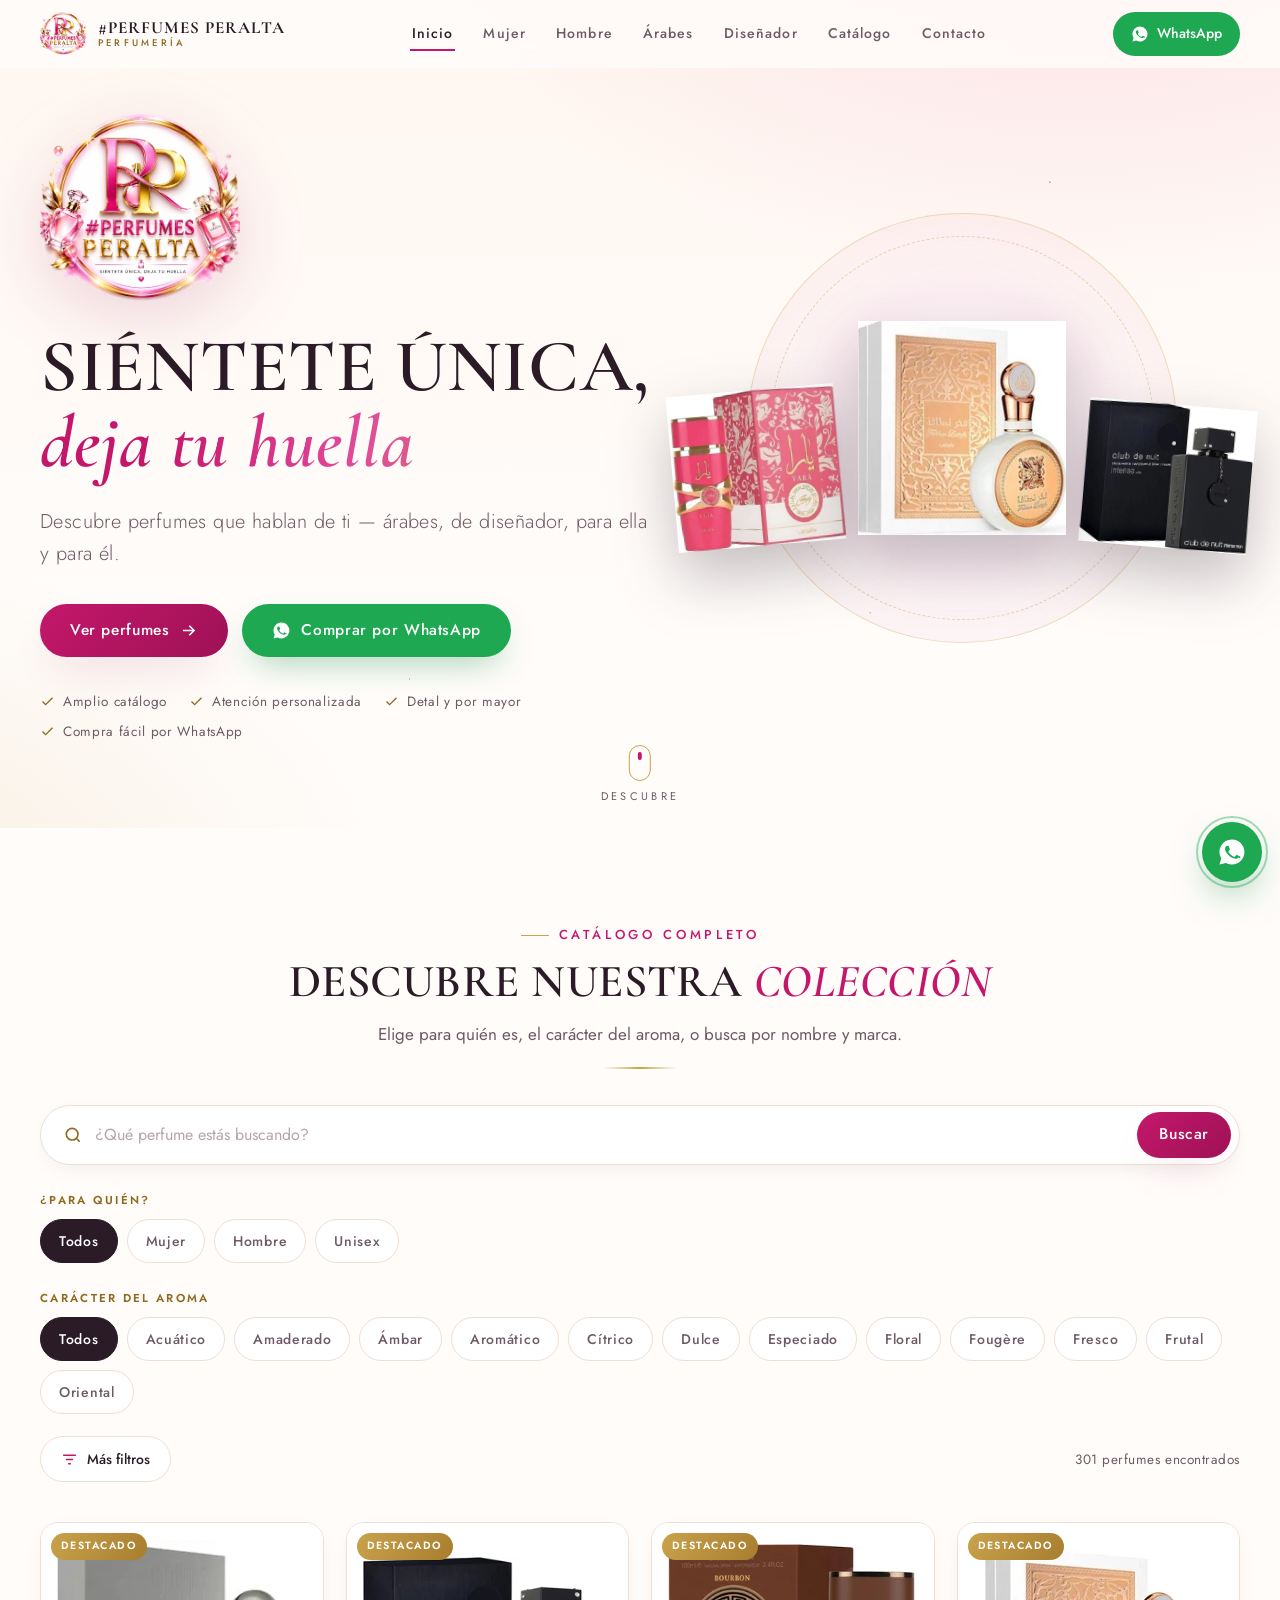
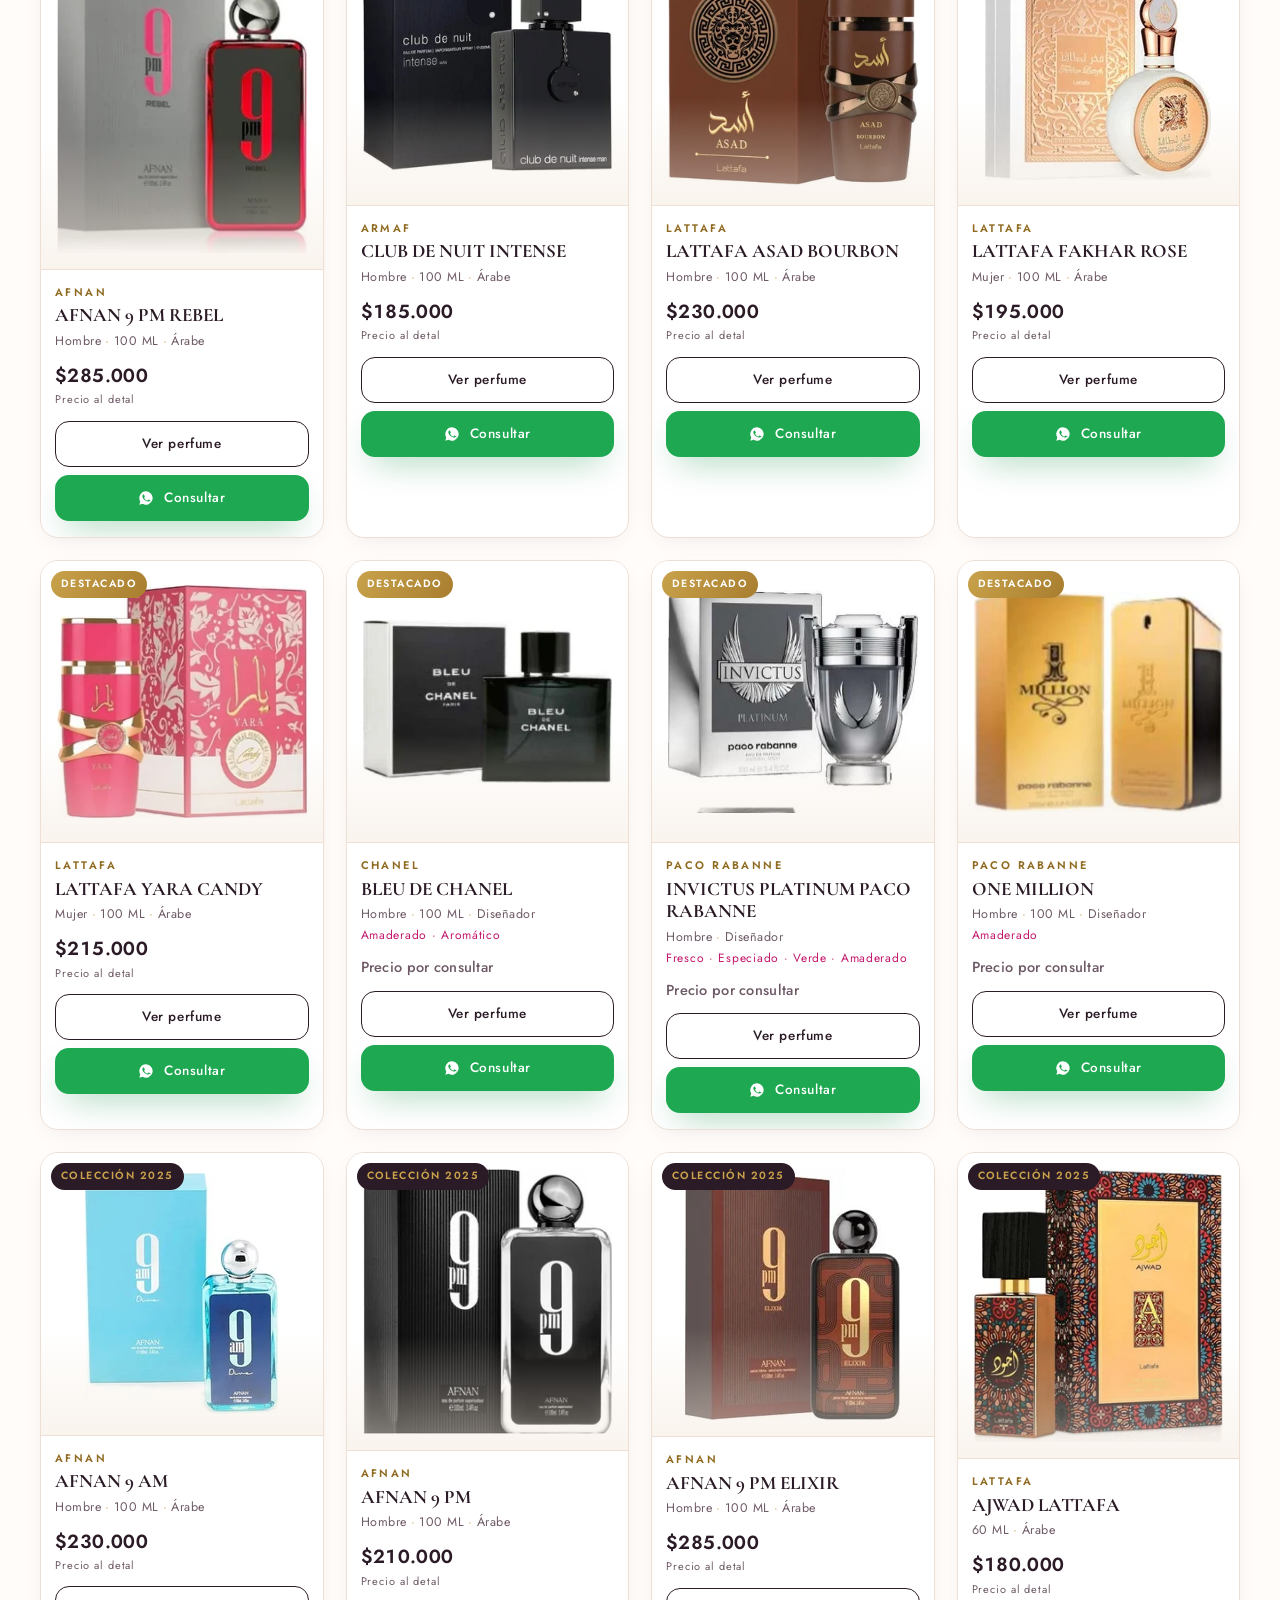
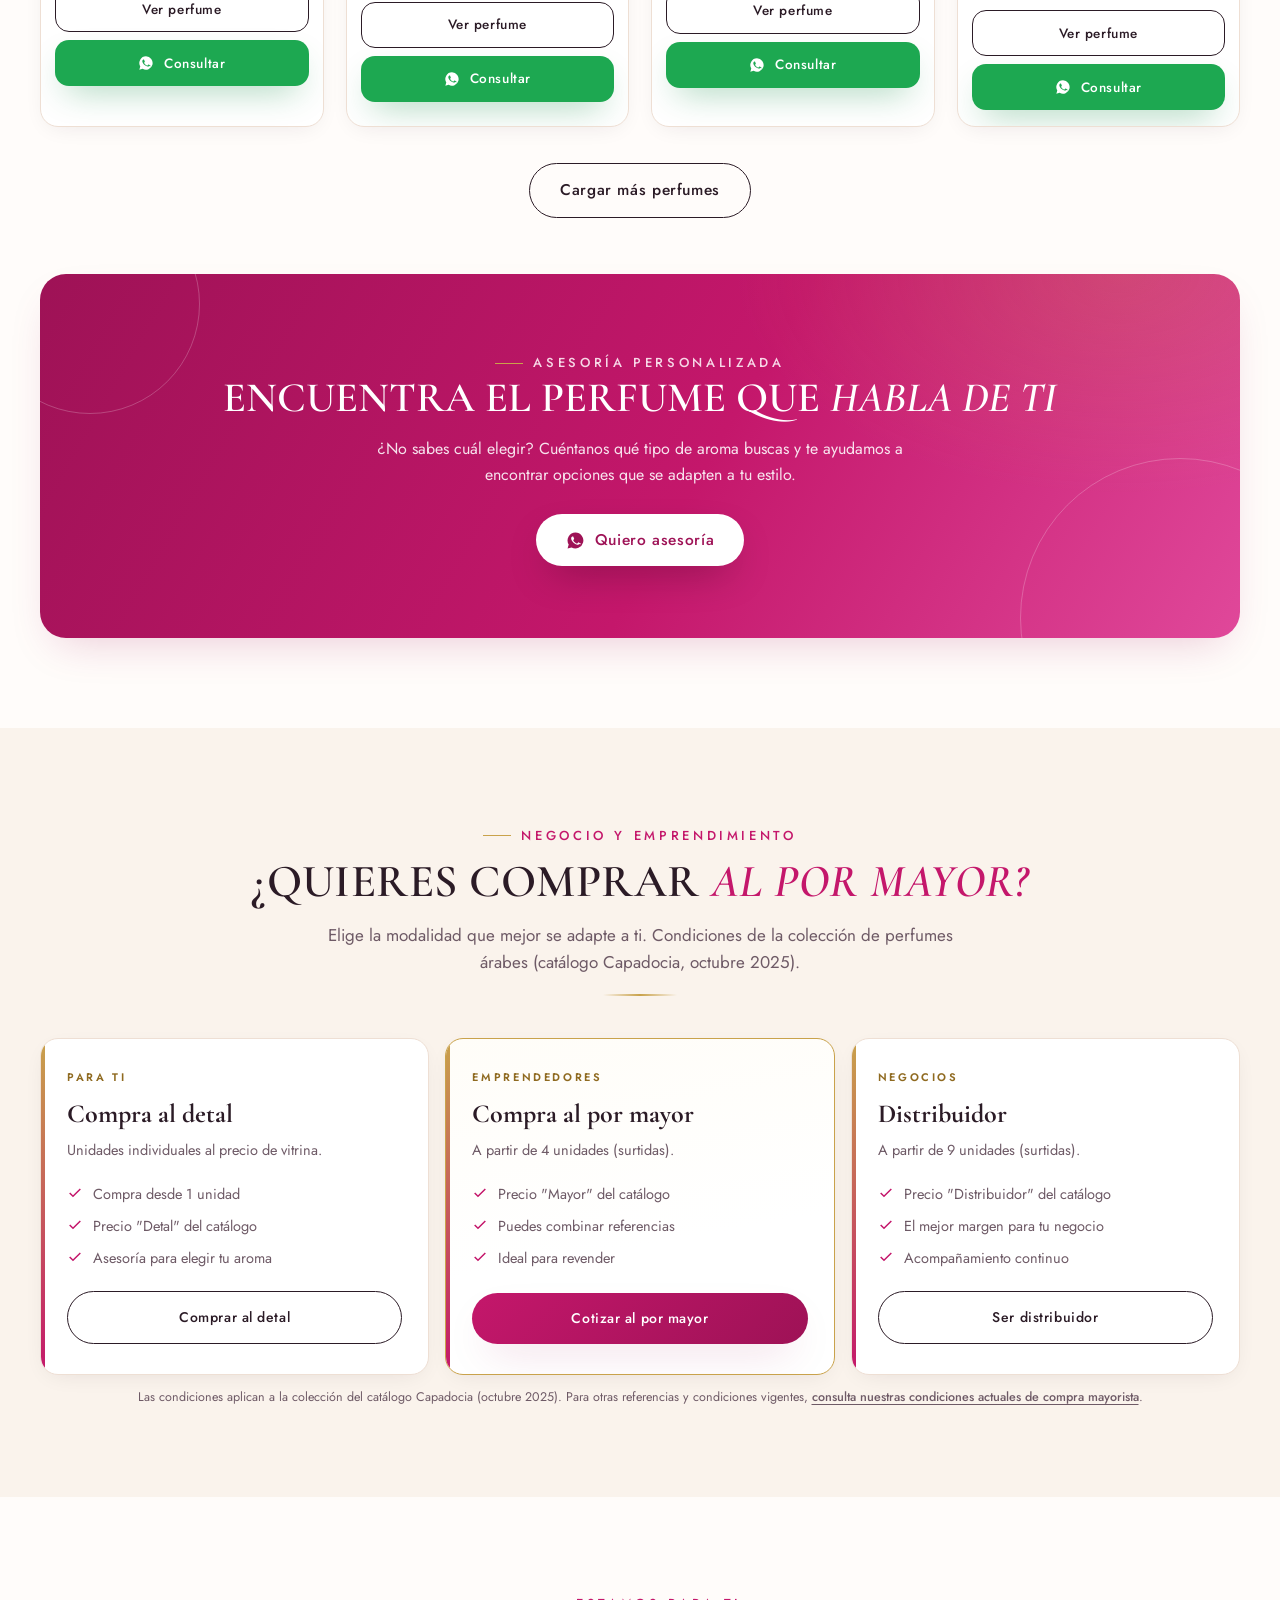
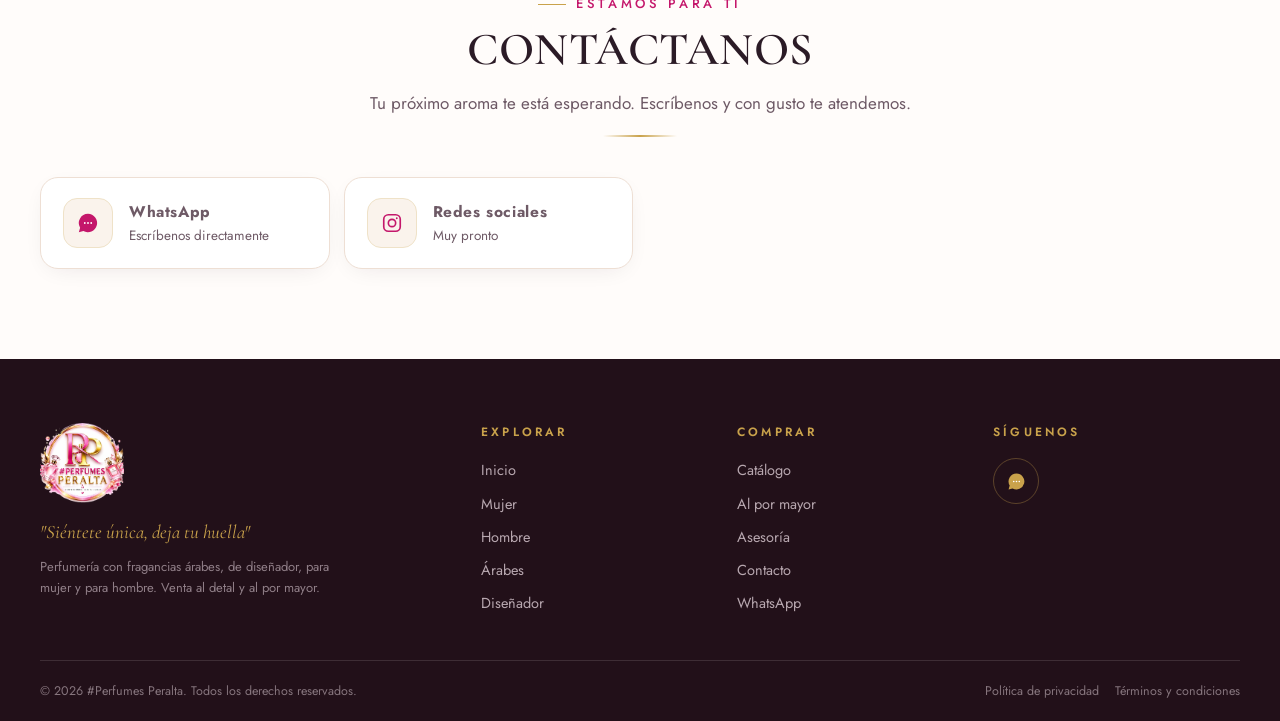
==== commit f9b42f77: "Reestructurar a catalogo unico: menos scroll, chips visibles de genero y familia olfativa; nav filtr" ====
--- a/index.html
+++ b/index.html
@@ -26,7 +26,7 @@
   <link rel="preconnect" href="https://fonts.gstatic.com" crossorigin>
   <link href="https://fonts.googleapis.com/css2?family=Cormorant+Garamond:ital,wght@0,500;0,600;0,700;1,500;1,600&family=Jost:wght@300;400;500;600&display=swap" rel="stylesheet">
 
-  <link rel="stylesheet" href="css/styles.css">
+  <link rel="stylesheet" href="css/styles.css?v=3">
 
   <script type="application/ld+json">
   {
@@ -51,11 +51,11 @@
       </a>
       <nav class="nav__links" aria-label="Navegación principal">
         <a href="#inicio">Inicio</a>
-        <a href="#mujer">Mujer</a>
-        <a href="#hombre">Hombre</a>
-        <a href="#arabes">Árabes</a>
-        <a href="#disenador">Diseñador</a>
-        <a href="#catalogo">Catálogo</a>
+        <a href="#catalogo" class="js-goto-catalog" data-gender="mujer">Mujer</a>
+        <a href="#catalogo" class="js-goto-catalog" data-gender="hombre">Hombre</a>
+        <a href="#catalogo" class="js-goto-catalog" data-category="arabe">Árabes</a>
+        <a href="#catalogo" class="js-goto-catalog" data-category="disenador">Diseñador</a>
+        <a href="#catalogo" class="js-goto-catalog">Catálogo</a>
         <a href="#contacto">Contacto</a>
       </nav>
       <div class="nav__actions">
@@ -72,12 +72,11 @@
 
   <!-- Menú móvil -->
   <nav class="mobile-menu" id="mobileMenu" aria-label="Menú móvil">
-    <a href="#inicio">Inicio <svg viewBox="0 0 24 24" fill="none" stroke="currentColor" stroke-width="2" aria-hidden="true"><path d="M9 18l6-6-6-6"/></svg></a>
-    <a href="#mujer">Perfumes para Mujer <svg viewBox="0 0 24 24" fill="none" stroke="currentColor" stroke-width="2" aria-hidden="true"><path d="M9 18l6-6-6-6"/></svg></a>
-    <a href="#hombre">Perfumes para Hombre <svg viewBox="0 0 24 24" fill="none" stroke="currentColor" stroke-width="2" aria-hidden="true"><path d="M9 18l6-6-6-6"/></svg></a>
-    <a href="#arabes">Perfumes Árabes <svg viewBox="0 0 24 24" fill="none" stroke="currentColor" stroke-width="2" aria-hidden="true"><path d="M9 18l6-6-6-6"/></svg></a>
-    <a href="#disenador">Perfumes de Diseñador <svg viewBox="0 0 24 24" fill="none" stroke="currentColor" stroke-width="2" aria-hidden="true"><path d="M9 18l6-6-6-6"/></svg></a>
-    <a href="#catalogo">Catálogo completo <svg viewBox="0 0 24 24" fill="none" stroke="currentColor" stroke-width="2" aria-hidden="true"><path d="M9 18l6-6-6-6"/></svg></a>
+    <a href="#catalogo" class="js-goto-catalog" data-gender="mujer">Perfumes para Mujer <svg viewBox="0 0 24 24" fill="none" stroke="currentColor" stroke-width="2" aria-hidden="true"><path d="M9 18l6-6-6-6"/></svg></a>
+    <a href="#catalogo" class="js-goto-catalog" data-gender="hombre">Perfumes para Hombre <svg viewBox="0 0 24 24" fill="none" stroke="currentColor" stroke-width="2" aria-hidden="true"><path d="M9 18l6-6-6-6"/></svg></a>
+    <a href="#catalogo" class="js-goto-catalog" data-category="arabe">Perfumes Árabes <svg viewBox="0 0 24 24" fill="none" stroke="currentColor" stroke-width="2" aria-hidden="true"><path d="M9 18l6-6-6-6"/></svg></a>
+    <a href="#catalogo" class="js-goto-catalog" data-category="disenador">Perfumes de Diseñador <svg viewBox="0 0 24 24" fill="none" stroke="currentColor" stroke-width="2" aria-hidden="true"><path d="M9 18l6-6-6-6"/></svg></a>
+    <a href="#catalogo" class="js-goto-catalog">Catálogo completo <svg viewBox="0 0 24 24" fill="none" stroke="currentColor" stroke-width="2" aria-hidden="true"><path d="M9 18l6-6-6-6"/></svg></a>
     <a href="#mayorista">Compra al por mayor <svg viewBox="0 0 24 24" fill="none" stroke="currentColor" stroke-width="2" aria-hidden="true"><path d="M9 18l6-6-6-6"/></svg></a>
     <a href="#contacto">Contacto <svg viewBox="0 0 24 24" fill="none" stroke="currentColor" stroke-width="2" aria-hidden="true"><path d="M9 18l6-6-6-6"/></svg></a>
     <a class="btn btn--wa js-wa" href="#" data-msg="general">
@@ -88,7 +87,7 @@
 
   <main id="main">
 
-    <!-- ================= HERO ================= -->
+    <!-- ================= HERO (compacto) ================= -->
     <section class="hero" id="inicio" aria-label="Portada">
       <div class="wrap hero__inner">
         <div class="hero__copy">
@@ -112,6 +111,7 @@
             <li><svg viewBox="0 0 24 24" fill="none" stroke="currentColor" stroke-width="2.2" aria-hidden="true"><path d="M20 6L9 17l-5-5"/></svg>Amplio catálogo</li>
             <li><svg viewBox="0 0 24 24" fill="none" stroke="currentColor" stroke-width="2.2" aria-hidden="true"><path d="M20 6L9 17l-5-5"/></svg>Atención personalizada</li>
             <li><svg viewBox="0 0 24 24" fill="none" stroke="currentColor" stroke-width="2.2" aria-hidden="true"><path d="M20 6L9 17l-5-5"/></svg>Detal y por mayor</li>
+            <li><svg viewBox="0 0 24 24" fill="none" stroke="currentColor" stroke-width="2.2" aria-hidden="true"><path d="M20 6L9 17l-5-5"/></svg>Compra fácil por WhatsApp</li>
           </ul>
         </div>
         <div class="hero__stage" aria-hidden="true">
@@ -119,140 +119,19 @@
           <div class="hero__bottles" id="heroBottles"><!-- JS: 3 productos reales del catálogo --></div>
         </div>
       </div>
-      <a class="hero__scroll" href="#categorias" aria-label="Bajar a categorías">
+      <a class="hero__scroll" href="#catalogo" aria-label="Bajar al catálogo">
         <span class="hero__scroll-dot"></span>
         Descubre
       </a>
     </section>
 
-    <!-- ================= CATEGORÍAS ================= -->
-    <section class="section" id="categorias" aria-labelledby="catsTitle">
-      <div class="wrap">
-        <div class="center reveal">
-          <span class="kicker">Colecciones</span>
-          <h2 class="title" id="catsTitle">ENCUENTRA TU <em>AROMA</em></h2>
-          <p class="lead">Explora nuestras colecciones y encuentra la fragancia que se convierte en tu firma personal.</p>
-          <div class="gold-rule"></div>
-        </div>
-        <div class="cats reveal-stagger" id="catsGrid"><!-- JS --></div>
-      </div>
-    </section>
-
-    <!-- ================= DESTACADOS ================= -->
-    <section class="section section--alt" id="destacados" aria-labelledby="featTitle">
-      <div class="wrap">
-        <div class="center reveal">
-          <span class="kicker">Selección de la casa</span>
-          <h2 class="title" id="featTitle">LOS FAVORITOS DE NUESTRAS <em>CLIENTAS Y CLIENTES</em></h2>
-          <p class="lead">Referencias reconocidas de nuestro catálogo que enamoran a primera aplicación.</p>
-          <div class="gold-rule"></div>
-        </div>
-        <div class="grid grid--featured reveal-stagger" id="featGrid"><!-- JS --></div>
-        <div class="see-all reveal">
-          <a class="btn btn--outline" href="#catalogo">Ver toda la colección
-            <svg viewBox="0 0 24 24" fill="none" stroke="currentColor" stroke-width="2" aria-hidden="true"><path d="M5 12h14M13 6l6 6-6 6"/></svg>
-          </a>
-        </div>
-      </div>
-    </section>
-
-    <!-- ================= MUJER ================= -->
-    <section class="section" id="mujer" aria-labelledby="womenTitle">
-      <div class="wrap">
-        <div class="gender-head reveal">
-          <div>
-            <span class="kicker">Para ella</span>
-            <h2 class="title" id="womenTitle">PERFUMES PARA <em>MUJER</em></h2>
-            <p class="lead">Fragancias delicadas, dulces y florales que dejan huella a su paso.</p>
-          </div>
-        </div>
-        <div class="chips" id="womenChips" role="group" aria-label="Filtrar perfumes de mujer por familia olfativa"><!-- JS --></div>
-        <div class="grid" id="womenGrid" aria-live="polite"><!-- JS --></div>
-        <div class="see-all reveal">
-          <button class="btn btn--gold js-goto-catalog" data-gender="mujer">Ver todos los de mujer
-            <svg viewBox="0 0 24 24" fill="none" stroke="currentColor" stroke-width="2" aria-hidden="true"><path d="M5 12h14M13 6l6 6-6 6"/></svg>
-          </button>
-        </div>
-      </div>
-    </section>
-
-    <!-- ================= HOMBRE ================= -->
-    <section class="section section--champagne" id="hombre" aria-labelledby="menTitle">
-      <div class="wrap">
-        <div class="gender-head reveal">
-          <div>
-            <span class="kicker">Para él</span>
-            <h2 class="title" id="menTitle">PERFUMES PARA <em>HOMBRE</em></h2>
-            <p class="lead">Aromas sobrios, amaderados y elegantes con carácter propio.</p>
-          </div>
-        </div>
-        <div class="chips" id="menChips" role="group" aria-label="Filtrar perfumes de hombre por familia olfativa"><!-- JS --></div>
-        <div class="grid" id="menGrid" aria-live="polite"><!-- JS --></div>
-        <div class="see-all reveal">
-          <button class="btn btn--gold js-goto-catalog" data-gender="hombre">Ver todos los de hombre
-            <svg viewBox="0 0 24 24" fill="none" stroke="currentColor" stroke-width="2" aria-hidden="true"><path d="M5 12h14M13 6l6 6-6 6"/></svg>
-          </button>
-        </div>
-      </div>
-    </section>
-
-    <!-- ================= ÁRABES ================= -->
-    <section class="section arab" id="arabes" aria-labelledby="arabTitle">
-      <div class="wrap">
-        <div class="center reveal">
-          <span class="kicker">Colección Capadocia · Octubre 2025</span>
-          <h2 class="title" id="arabTitle">EL MUNDO DE LA <em>PERFUMERÍA ÁRABE</em></h2>
-          <p class="lead">Descubre aromas intensos, sofisticados y memorables. Lattafa, Armaf, Afnan, Maison Alhambra y más.</p>
-          <div class="gold-rule"></div>
-        </div>
-        <div class="grid" id="arabGrid" aria-live="polite"><!-- JS --></div>
-        <div class="see-all reveal">
-          <button class="btn btn--outline js-goto-catalog" data-category="arabe">Ver todos los árabes
-            <svg viewBox="0 0 24 24" fill="none" stroke="currentColor" stroke-width="2" aria-hidden="true"><path d="M5 12h14M13 6l6 6-6 6"/></svg>
-          </button>
-        </div>
-      </div>
-    </section>
-
-    <!-- ================= DISEÑADOR ================= -->
-    <section class="section" id="disenador" aria-labelledby="designerTitle">
-      <div class="wrap">
-        <div class="center reveal">
-          <span class="kicker">Casas de diseñador</span>
-          <h2 class="title" id="designerTitle">CLÁSICOS QUE NUNCA <em>PASAN DE MODA</em></h2>
-          <p class="lead">Paco Rabanne, Carolina Herrera, Hugo Boss, Chanel, Dior, Lacoste y las casas que definieron la perfumería.</p>
-          <div class="gold-rule"></div>
-        </div>
-        <div class="grid" id="designerGrid" aria-live="polite"><!-- JS --></div>
-        <div class="see-all reveal">
-          <button class="btn btn--gold js-goto-catalog" data-category="disenador">Ver todos los de diseñador
-            <svg viewBox="0 0 24 24" fill="none" stroke="currentColor" stroke-width="2" aria-hidden="true"><path d="M5 12h14M13 6l6 6-6 6"/></svg>
-          </button>
-        </div>
-      </div>
-    </section>
-
-    <!-- ================= PERSONALIDAD ================= -->
-    <section class="section section--alt" id="personalidad" aria-labelledby="moodTitle">
-      <div class="wrap">
-        <div class="center reveal">
-          <span class="kicker">Asistente de aroma</span>
-          <h2 class="title" id="moodTitle">¿NO SABES QUÉ <em>PERFUME ELEGIR?</em></h2>
-          <p class="lead">Elige el carácter que buscas y te mostramos las fragancias de nuestro catálogo que coinciden.</p>
-          <div class="gold-rule"></div>
-        </div>
-        <div class="mood-grid reveal-stagger" id="moodGrid" role="group" aria-label="Buscar por tipo de aroma"><!-- JS --></div>
-        <div class="grid" id="moodResults" aria-live="polite"></div>
-      </div>
-    </section>
-
-    <!-- ================= CATÁLOGO COMPLETO ================= -->
+    <!-- ================= CATÁLOGO ÚNICO ================= -->
     <section class="section" id="catalogo" aria-labelledby="catalogTitle">
       <div class="wrap">
         <div class="center reveal">
           <span class="kicker">Catálogo completo</span>
           <h2 class="title" id="catalogTitle">DESCUBRE NUESTRA <em>COLECCIÓN</em></h2>
-          <p class="lead">Busca por nombre, marca o familia olfativa, y filtra hasta encontrar tu próximo perfume.</p>
+          <p class="lead">Elige para quién es, el carácter del aroma, o busca por nombre y marca.</p>
           <div class="gold-rule"></div>
         </div>
 
@@ -263,19 +142,25 @@
           <button class="btn btn--primary" type="submit">Buscar</button>
         </form>
 
+        <div class="filter-block reveal">
+          <span class="filters__label">¿Para quién?</span>
+          <div class="chips" id="genderChips" role="group" aria-label="Filtrar por género"></div>
+        </div>
+
+        <div class="filter-block reveal">
+          <span class="filters__label">Carácter del aroma</span>
+          <div class="chips" id="familyChips" role="group" aria-label="Filtrar por familia olfativa"></div>
+        </div>
+
         <div class="filters-toggle">
           <button class="filters-toggle__btn" id="filtersToggle" aria-expanded="false" aria-controls="filtersPanel">
             <svg viewBox="0 0 24 24" fill="none" stroke="currentColor" stroke-width="2" aria-hidden="true"><path d="M3 6h18M7 12h10M10 18h4"/></svg>
-            Filtros
+            Más filtros
           </button>
           <p class="result-count" id="resultCount" aria-live="polite"></p>
         </div>
 
         <div class="filters" id="filtersPanel">
-          <div class="filters__group">
-            <span class="filters__label">Género</span>
-            <div class="chips" id="genderChips" role="group" aria-label="Filtrar por género"></div>
-          </div>
           <div class="filters__group">
             <span class="filters__label">Colección</span>
             <div class="chips" id="categoryChips" role="group" aria-label="Filtrar por colección"></div>
@@ -320,13 +205,9 @@
         <div class="load-more">
           <button class="btn btn--outline" id="loadMore" hidden>Cargar más perfumes</button>
         </div>
-      </div>
-    </section>
-
-    <!-- ================= ASESORÍA ================= -->
-    <section class="section" id="asesoria" aria-labelledby="adviceTitle">
-      <div class="wrap">
-        <div class="advice reveal">
+
+        <!-- Asesoría compacta -->
+        <div class="advice reveal" id="asesoria" style="margin-top:56px;">
           <span class="kicker" style="color:#F7D8E7;">Asesoría personalizada</span>
           <h2 id="adviceTitle">ENCUENTRA EL PERFUME QUE <em style="font-style:italic;">HABLA DE TI</em></h2>
           <p>¿No sabes cuál elegir? Cuéntanos qué tipo de aroma buscas y te ayudamos a encontrar opciones que se adapten a tu estilo.</p>
@@ -386,79 +267,13 @@
       </div>
     </section>
 
-    <!-- ================= BENEFICIOS ================= -->
-    <section class="section" id="beneficios" aria-labelledby="benefitsTitle">
-      <div class="wrap">
-        <div class="center reveal">
-          <span class="kicker">Nuestra promesa</span>
-          <h2 class="title" id="benefitsTitle">¿POR QUÉ COMPRAR <em>CON NOSOTROS?</em></h2>
-          <div class="gold-rule"></div>
-        </div>
-        <div class="benefits reveal-stagger">
-          <article class="benefit">
-            <span class="benefit__icon"><svg viewBox="0 0 24 24" fill="none" stroke="currentColor" stroke-width="1.8" aria-hidden="true"><path d="M4 7h16M6 7l1.5 12.5a2 2 0 0 0 2 1.5h5a2 2 0 0 0 2-1.5L18 7M9 7V5a3 3 0 0 1 6 0v2"/></svg></span>
-            <div>
-              <h3>Amplio catálogo de fragancias</h3>
-              <p>Perfumes árabes, de diseñador, para mujer y para hombre en un solo lugar.</p>
-            </div>
-          </article>
-          <article class="benefit">
-            <span class="benefit__icon"><svg viewBox="0 0 24 24" fill="none" stroke="currentColor" stroke-width="1.8" aria-hidden="true"><path d="M12 21s-7-4.6-9.3-9A5.4 5.4 0 0 1 12 6.6 5.4 5.4 0 0 1 21.3 12C19 16.4 12 21 12 21Z"/></svg></span>
-            <div>
-              <h3>Atención personalizada</h3>
-              <p>Te escuchamos y te ayudamos a elegir con calma, sin afanes.</p>
-            </div>
-          </article>
-          <article class="benefit">
-            <span class="benefit__icon"><svg viewBox="0 0 24 24" fill="none" stroke="currentColor" stroke-width="1.8" aria-hidden="true"><path d="M12 2a10 10 0 0 0-8.6 15.1L2 22l5-1.3A10 10 0 1 0 12 2Z"/><path d="M8.5 12h.01M12 12h.01M15.5 12h.01"/></svg></span>
-            <div>
-              <h3>Compra fácil por WhatsApp</h3>
-              <p>Elige tu perfume y confírmalo en un mensaje. Así de simple.</p>
-            </div>
-          </article>
-          <article class="benefit">
-            <span class="benefit__icon"><svg viewBox="0 0 24 24" fill="none" stroke="currentColor" stroke-width="1.8" aria-hidden="true"><path d="M3 9h18M5 9V7a2 2 0 0 1 2-2h10a2 2 0 0 1 2 2v2M5 9l1 10a2 2 0 0 0 2 2h8a2 2 0 0 0 2-2l1-10"/></svg></span>
-            <div>
-              <h3>Detal y por mayor</h3>
-              <p>Opciones para regalarte un perfume o para emprender con ellos.</p>
-            </div>
-          </article>
-          <article class="benefit">
-            <span class="benefit__icon"><svg viewBox="0 0 24 24" fill="none" stroke="currentColor" stroke-width="1.8" aria-hidden="true"><path d="M12 3l2.5 5.5L20 9.3l-4 4 1 5.7-5-2.8-5 2.8 1-5.7-4-4 5.5-.8L12 3Z"/></svg></span>
-            <div>
-              <h3>Asesoría para tu aroma ideal</h3>
-              <p>Si no sabes cuál elegir, te guiamos según tu estilo y ocasión.</p>
-            </div>
-          </article>
-        </div>
-      </div>
-    </section>
-
-    <!-- ================= CTA FINAL ================= -->
-    <section class="section final-cta" id="cta-final" aria-labelledby="finalTitle">
-      <div class="wrap reveal">
-        <span class="kicker" style="justify-content:center;">Es tu momento</span>
-        <h2 class="title" id="finalTitle">TU PRÓXIMO AROMA TE ESTÁ <em>ESPERANDO</em></h2>
-        <p class="lead" style="margin-inline:auto;">Explora nuestra colección y encuentra una fragancia que deje huella.</p>
-        <div class="hero__ctas">
-          <a class="btn btn--primary" href="#catalogo">Ver catálogo
-            <svg viewBox="0 0 24 24" fill="none" stroke="currentColor" stroke-width="2" aria-hidden="true"><path d="M5 12h14M13 6l6 6-6 6"/></svg>
-          </a>
-          <a class="btn btn--wa js-wa" href="#" data-msg="general">
-            <svg viewBox="0 0 24 24" fill="currentColor" aria-hidden="true"><path d="M12 2a10 10 0 0 0-8.6 15.1L2 22l5-1.3A10 10 0 1 0 12 2Zm5.3 14.1c-.2.6-1.2 1.2-1.7 1.2-.5.1-1 .2-3.3-.7-2.8-1.1-4.6-4-4.7-4.2-.1-.2-1.1-1.5-1.1-2.9s.7-2 1-2.3c.2-.3.5-.3.7-.3h.5c.2 0 .4 0 .6.5l.9 2.2c.1.2.1.4 0 .6l-.4.6-.5.5c-.2.2-.3.4-.1.7.2.3.8 1.4 1.8 2.2 1.2 1.1 2.3 1.4 2.6 1.6.3.1.5.1.7-.1l1-1.2c.2-.3.4-.2.7-.1l2.1 1c.3.2.5.3.6.4 0 .1 0 .7-.4 1.3Z"/></svg>
-            Hablar por WhatsApp
-          </a>
-        </div>
-      </div>
-    </section>
-
     <!-- ================= CONTACTO ================= -->
     <section class="section" id="contacto" aria-labelledby="contactTitle">
       <div class="wrap">
         <div class="center reveal">
           <span class="kicker">Estamos para ti</span>
           <h2 class="title" id="contactTitle">CONTÁCTANOS</h2>
-          <p class="lead">Escríbenos y con gusto te atendemos.</p>
+          <p class="lead">Tu próximo aroma te está esperando. Escríbenos y con gusto te atendemos.</p>
           <div class="gold-rule"></div>
         </div>
         <div class="contact-grid reveal-stagger" id="contactGrid"><!-- JS --></div>
@@ -479,16 +294,16 @@
           <h4>Explorar</h4>
           <div class="footer__links">
             <a href="#inicio">Inicio</a>
-            <a href="#mujer">Mujer</a>
-            <a href="#hombre">Hombre</a>
-            <a href="#arabes">Árabes</a>
-            <a href="#disenador">Diseñador</a>
+            <a href="#catalogo" class="js-goto-catalog" data-gender="mujer">Mujer</a>
+            <a href="#catalogo" class="js-goto-catalog" data-gender="hombre">Hombre</a>
+            <a href="#catalogo" class="js-goto-catalog" data-category="arabe">Árabes</a>
+            <a href="#catalogo" class="js-goto-catalog" data-category="disenador">Diseñador</a>
           </div>
         </nav>
         <nav aria-label="Enlaces de compra">
           <h4>Comprar</h4>
           <div class="footer__links">
-            <a href="#catalogo">Catálogo</a>
+            <a href="#catalogo" class="js-goto-catalog">Catálogo</a>
             <a href="#mayorista">Al por mayor</a>
             <a href="#asesoria">Asesoría</a>
             <a href="#contacto">Contacto</a>
@@ -534,8 +349,8 @@
     </a>
   </div>
 
-  <script src="js/config.js"></script>
-  <script src="js/products.js"></script>
-  <script src="js/app.js"></script>
+  <script src="js/config.js?v=3"></script>
+  <script src="js/products.js?v=3"></script>
+  <script src="js/app.js?v=3"></script>
 </body>
 </html>
--- a/css/styles.css
+++ b/css/styles.css
@@ -201,9 +201,9 @@
 /* ---------- Hero ---------- */
 .hero {
   position: relative;
-  min-height: 100dvh;
+  min-height: min(92dvh, 880px);
   display: flex; align-items: center;
-  padding: calc(var(--nav-h) + 42px) 0 90px;
+  padding: calc(var(--nav-h) + 36px) 0 76px;
   background:
     radial-gradient(1100px 620px at 84% -10%, rgba(214, 32, 126, .10), transparent 60%),
     radial-gradient(900px 560px at -12% 108%, rgba(201, 162, 75, .14), transparent 60%),
@@ -276,36 +276,6 @@
   animation: scrollHint 1.8s var(--ease) infinite;
 }
 @keyframes scrollHint { 0% { transform: translateY(0); opacity: 1 } 70% { transform: translateY(10px); opacity: 0 } 100% { opacity: 0 } }
-
-/* ---------- Categorías ---------- */
-.cats { display: grid; gap: 18px; grid-template-columns: 1fr; margin-top: 44px; }
-.cat-card {
-  position: relative; overflow: hidden; border-radius: var(--radius);
-  background: #fff; border: 1px solid var(--line);
-  box-shadow: var(--shadow-card);
-  display: grid; grid-template-columns: 132px 1fr; align-items: center;
-  min-height: 150px;
-  transition: transform .3s var(--ease), box-shadow .3s var(--ease);
-}
-.cat-card:hover { transform: translateY(-5px); box-shadow: var(--shadow-lift); }
-.cat-card__media {
-  align-self: stretch; display: grid; place-items: center; padding: 14px;
-  background: #fff;
-  position: relative;
-}
-.cat-card__media::after {
-  content: ""; position: absolute; inset: 0;
-  background: linear-gradient(160deg, rgba(250, 243, 236, .55) 0%, transparent 55%);
-  pointer-events: none;
-}
-.cat-card__media img { max-height: 120px; width: auto; filter: drop-shadow(0 12px 16px rgba(43, 27, 38, .2)); transition: transform .35s var(--ease); }
-.cat-card:hover .cat-card__media img { transform: scale(1.07) rotate(-2deg); }
-.cat-card__body { padding: 18px 20px; }
-.cat-card__body h3 { font-family: var(--serif); font-size: 22px; font-weight: 700; letter-spacing: .02em; }
-.cat-card__body p { color: var(--ink-soft); font-size: 14px; margin: 4px 0 10px; }
-.cat-card__link { display: inline-flex; align-items: center; gap: 7px; color: var(--magenta); font-weight: 500; font-size: 14px; letter-spacing: .06em; }
-.cat-card__link svg { width: 15px; height: 15px; transition: transform .25s var(--ease); }
-.cat-card:hover .cat-card__link svg { transform: translateX(5px); }
 
 /* ---------- Tarjetas de producto ---------- */
 .grid { display: grid; gap: 16px; grid-template-columns: repeat(2, 1fr); margin-top: 40px; }
@@ -349,8 +319,7 @@
 .p-card__actions .btn { min-height: 46px; padding: 10px 12px; font-size: 13.5px; border-radius: 14px; }
 .p-card__actions .btn svg { width: 16px; height: 16px; }
 
-/* ---------- Secciones por género ---------- */
-.gender-head { display: flex; flex-wrap: wrap; align-items: end; justify-content: space-between; gap: 18px; }
+/* ---------- Chips de filtro ---------- */
 .chips { display: flex; flex-wrap: wrap; gap: 9px; margin-top: 26px; }
 .chip {
   min-height: 44px; padding: 9px 18px; border-radius: 999px;
@@ -366,51 +335,10 @@
 
 .see-all { text-align: center; margin-top: 34px; }
 
-/* ---------- Sección árabe (oscura) ---------- */
-.arab {
-  background:
-    radial-gradient(900px 480px at 88% -8%, rgba(201, 162, 75, .16), transparent 60%),
-    radial-gradient(700px 420px at 4% 112%, rgba(214, 32, 126, .12), transparent 55%),
-    linear-gradient(165deg, #241220 0%, #341226 55%, #2A0F1F 100%);
-  color: #F7EEE4;
-}
-.arab .kicker { color: var(--gold-bright); }
-.arab .title { color: #fff; }
-.arab .title em { color: var(--gold-bright); }
-.arab .lead { color: rgba(247, 238, 228, .72); }
-.arab .p-card { background: rgba(255, 255, 255, .05); border-color: rgba(201, 162, 75, .25); box-shadow: none; }
-.arab .p-card__media { background: radial-gradient(140% 110% at 50% 110%, rgba(201, 162, 75, .16) 0%, rgba(255, 255, 255, .04) 60%); }
-.arab .p-card__media::after { display: none; }
-.arab .p-card__media img { filter: drop-shadow(0 18px 20px rgba(0, 0, 0, .35)); }
-.arab .p-card__body { border-top-color: rgba(201, 162, 75, .22); }
-.arab .p-card__name { color: #fff; }
-.arab .p-card__meta, .arab .p-card__price small { color: rgba(247, 238, 228, .62); }
-.arab .p-card__price { color: var(--gold-bright); }
-.arab .p-card__price--ask { color: rgba(247, 238, 228, .75); }
-.arab .p-card__family { color: #E8A9CB; }
-.arab .p-card__brand { color: var(--gold-bright); }
-.arab .btn--outline { border-color: rgba(255, 255, 255, .4); color: #fff; }
-.arab .btn--outline:hover { background: #fff; color: var(--ink); }
-.arab .chip { background: rgba(255, 255, 255, .06); border-color: rgba(201, 162, 75, .3); color: rgba(247, 238, 228, .8); }
-.arab .chip.is-active { background: var(--gold-bright); border-color: var(--gold-bright); color: #241220; }
-
-/* ---------- Personalidad ---------- */
-.mood-grid { display: grid; grid-template-columns: repeat(2, 1fr); gap: 12px; margin-top: 38px; }
-.mood {
-  display: flex; flex-direction: column; align-items: center; gap: 10px;
-  padding: 22px 12px; border-radius: var(--radius);
-  background: #fff; border: 1px solid var(--line);
-  font-weight: 500; letter-spacing: .06em; font-size: 15px;
-  box-shadow: var(--shadow-card);
-  transition: transform .25s var(--ease), border-color .25s, box-shadow .25s;
-}
-.mood svg { width: 26px; height: 26px; color: var(--magenta); transition: transform .3s var(--ease); }
-.mood:hover { transform: translateY(-4px); border-color: var(--gold-bright); box-shadow: var(--shadow-lift); }
-.mood:hover svg { transform: scale(1.15) rotate(-6deg); }
-.mood.is-active { background: var(--ink); color: #fff; border-color: var(--ink); }
-.mood.is-active svg { color: var(--gold-bright); }
-
 /* ---------- Catálogo + filtros ---------- */
+.filter-block { margin-top: 26px; }
+.filter-block .filters__label { margin-bottom: 0; }
+.filter-block .chips { margin-top: 10px; }
 .search-bar {
   display: flex; align-items: center; gap: 12px;
   background: #fff; border: 1.5px solid var(--line); border-radius: 999px;
@@ -498,34 +426,6 @@
 .tier li svg { width: 16px; height: 16px; color: var(--magenta); flex: none; margin-top: 3px; }
 .tier .btn { margin-top: auto; min-height: 48px; font-size: 14px; }
 .tier__note { font-size: 12.5px; color: var(--ink-soft); margin-top: 12px; text-align: center; }
-
-/* ---------- Beneficios ---------- */
-.benefits { display: grid; gap: 14px; grid-template-columns: 1fr; margin-top: 42px; }
-.benefit {
-  display: flex; align-items: flex-start; gap: 16px;
-  background: #fff; border: 1px solid var(--line); border-radius: var(--radius);
-  padding: 22px; box-shadow: var(--shadow-card);
-}
-.benefit__icon {
-  width: 52px; height: 52px; flex: none; border-radius: 50%;
-  display: grid; place-items: center;
-  background: linear-gradient(140deg, var(--magenta-soft), #fff);
-  border: 1px solid var(--pink);
-}
-.benefit__icon svg { width: 23px; height: 23px; color: var(--magenta); }
-.benefit h3 { font-family: var(--serif); font-size: 20px; font-weight: 700; margin-bottom: 3px; }
-.benefit p { color: var(--ink-soft); font-size: 14.5px; }
-
-/* ---------- CTA final ---------- */
-.final-cta {
-  position: relative; overflow: hidden;
-  background:
-    radial-gradient(800px 460px at 12% -10%, rgba(214, 32, 126, .14), transparent 55%),
-    radial-gradient(760px 420px at 94% 110%, rgba(201, 162, 75, .2), transparent 55%),
-    linear-gradient(180deg, var(--champagne) 0%, #FDF3F7 100%);
-  text-align: center;
-}
-.final-cta .hero__ctas { justify-content: center; }
 
 /* ---------- Contacto ---------- */
 .contact-grid { display: grid; gap: 14px; grid-template-columns: 1fr; margin-top: 40px; }
@@ -667,6 +567,11 @@
 .reveal-stagger > * { opacity: 0; transform: translateY(22px); transition: opacity .6s var(--ease), transform .6s var(--ease); }
 .reveal-stagger.is-visible > * { opacity: 1; transform: none; }
 
+/* modo captura para screenshots automatizados (?captura) */
+html.is-captura { scroll-behavior: auto; }
+html.is-captura .hero { min-height: 0; padding-bottom: 80px; }
+html.is-captura .reveal, html.is-captura .reveal-stagger > * { opacity: 1 !important; transform: none !important; transition: none !important; }
+
 @media (prefers-reduced-motion: reduce) {
   html { scroll-behavior: auto; }
   *, *::before, *::after { animation-duration: .01ms !important; animation-iteration-count: 1 !important; transition-duration: .01ms !important; }
@@ -678,27 +583,18 @@
    ============================================================ */
 @media (min-width: 560px) {
   .grid { grid-template-columns: repeat(2, 1fr); gap: 20px; }
-  .cats { grid-template-columns: repeat(2, 1fr); }
-  .mood-grid { grid-template-columns: repeat(4, 1fr); }
   .filters__selects { grid-template-columns: repeat(2, 1fr); }
-  .benefits { grid-template-columns: repeat(2, 1fr); }
   .contact-grid { grid-template-columns: repeat(2, 1fr); }
   .modal { align-items: center; padding: 30px; }
   .modal__panel { border-radius: 26px; }
 }
 
 @media (min-width: 860px) {
-  .section { padding: 100px 0; }
+  .section { padding: 90px 0; }
   .grid { grid-template-columns: repeat(3, 1fr); gap: 22px; }
   .hero__inner { grid-template-columns: 1.05fr .95fr; gap: 30px; }
-  .hero__stage { min-height: 480px; }
-  .cats { grid-template-columns: repeat(3, 1fr); gap: 20px; }
-  .cat-card { grid-template-columns: 1fr; min-height: 0; }
-  .cat-card__media { padding: 26px 20px 10px; min-height: 190px; }
-  .cat-card__media img { max-height: 165px; }
-  .cat-card__body { padding: 16px 22px 24px; }
+  .hero__stage { min-height: 440px; }
   .tiers { grid-template-columns: repeat(3, 1fr); }
-  .benefits { grid-template-columns: repeat(3, 1fr); }
   .contact-grid { grid-template-columns: repeat(4, 1fr); }
   .modal__grid { grid-template-columns: 1fr 1fr; gap: 30px; align-items: start; padding: 0 34px 40px; }
   .modal__media { position: sticky; top: 60px; }
@@ -715,8 +611,6 @@
   .nav__wa span { display: inline; }
   .mobile-menu { display: none; }
   .grid { grid-template-columns: repeat(4, 1fr); }
-  .grid--featured { grid-template-columns: repeat(3, 1fr); }
-  .mood-grid { grid-template-columns: repeat(8, 1fr); }
   .advice { padding: 72px 60px; }
 }
 
